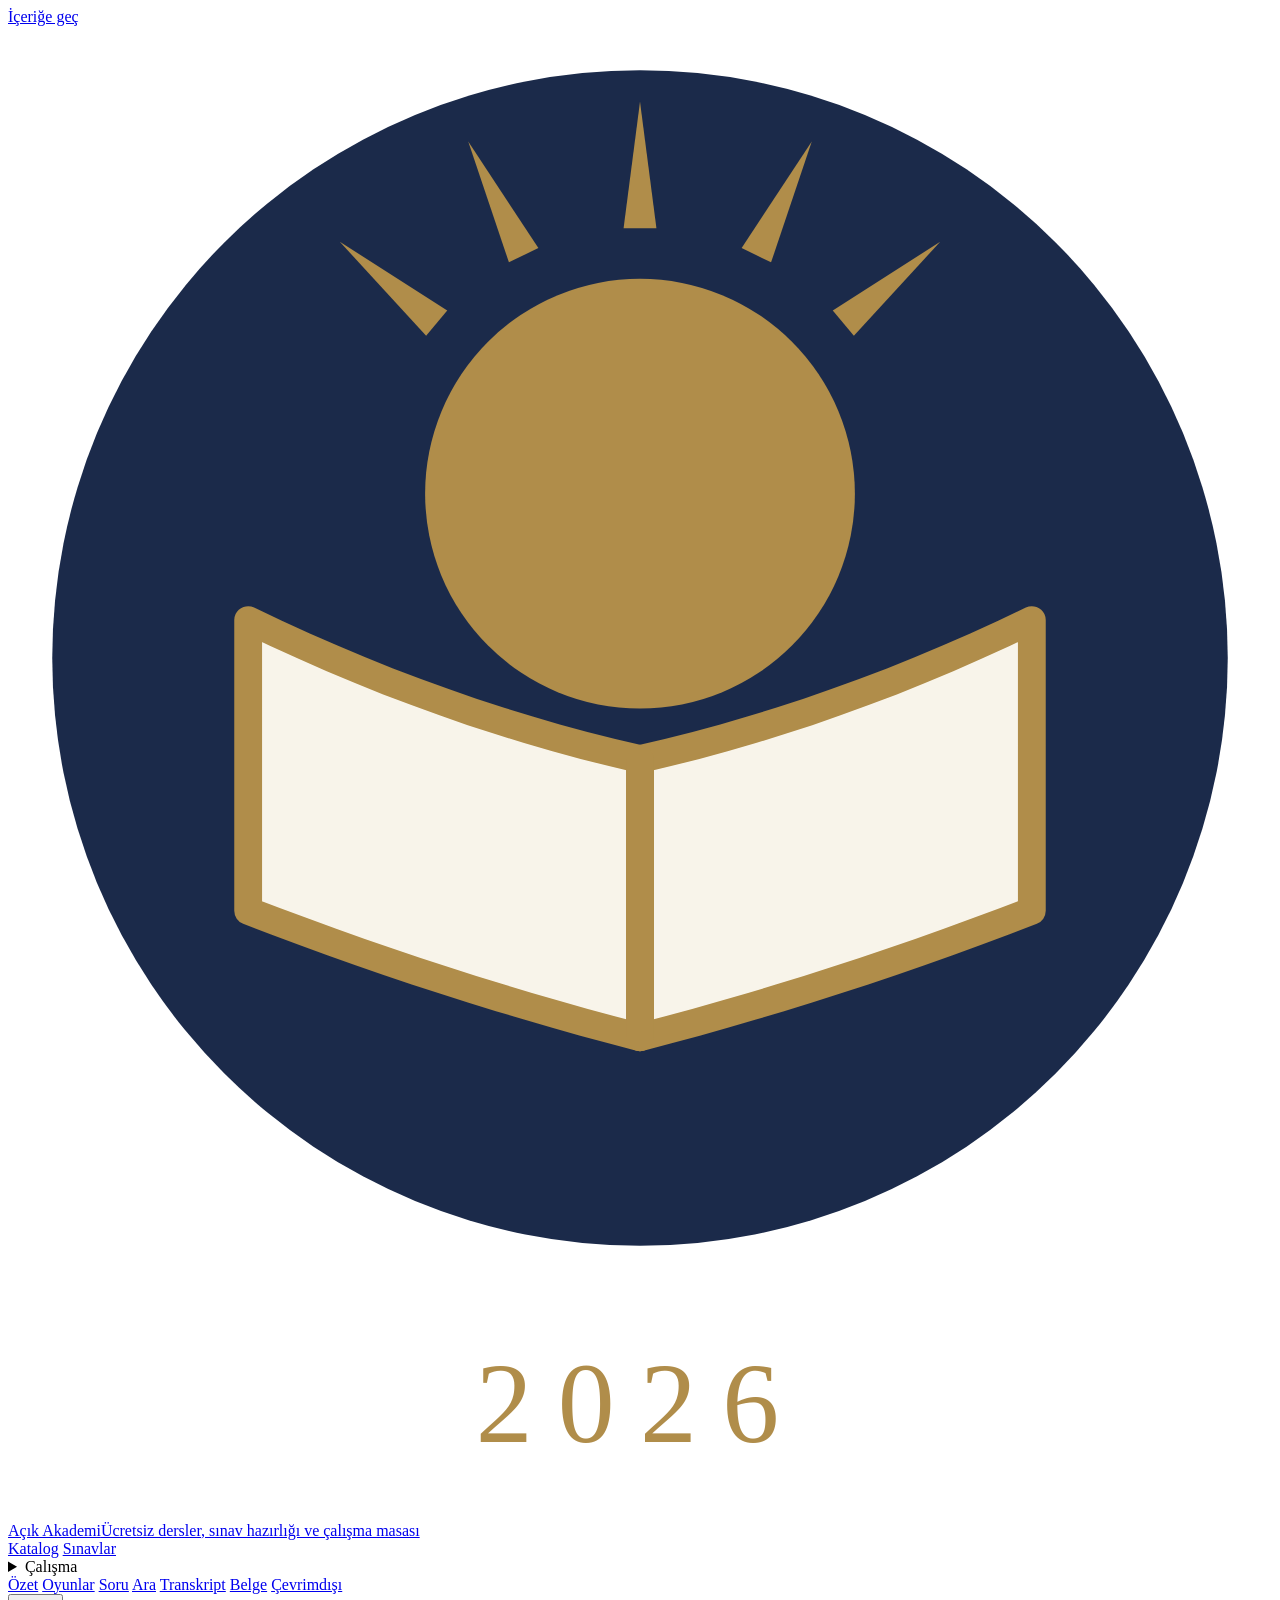
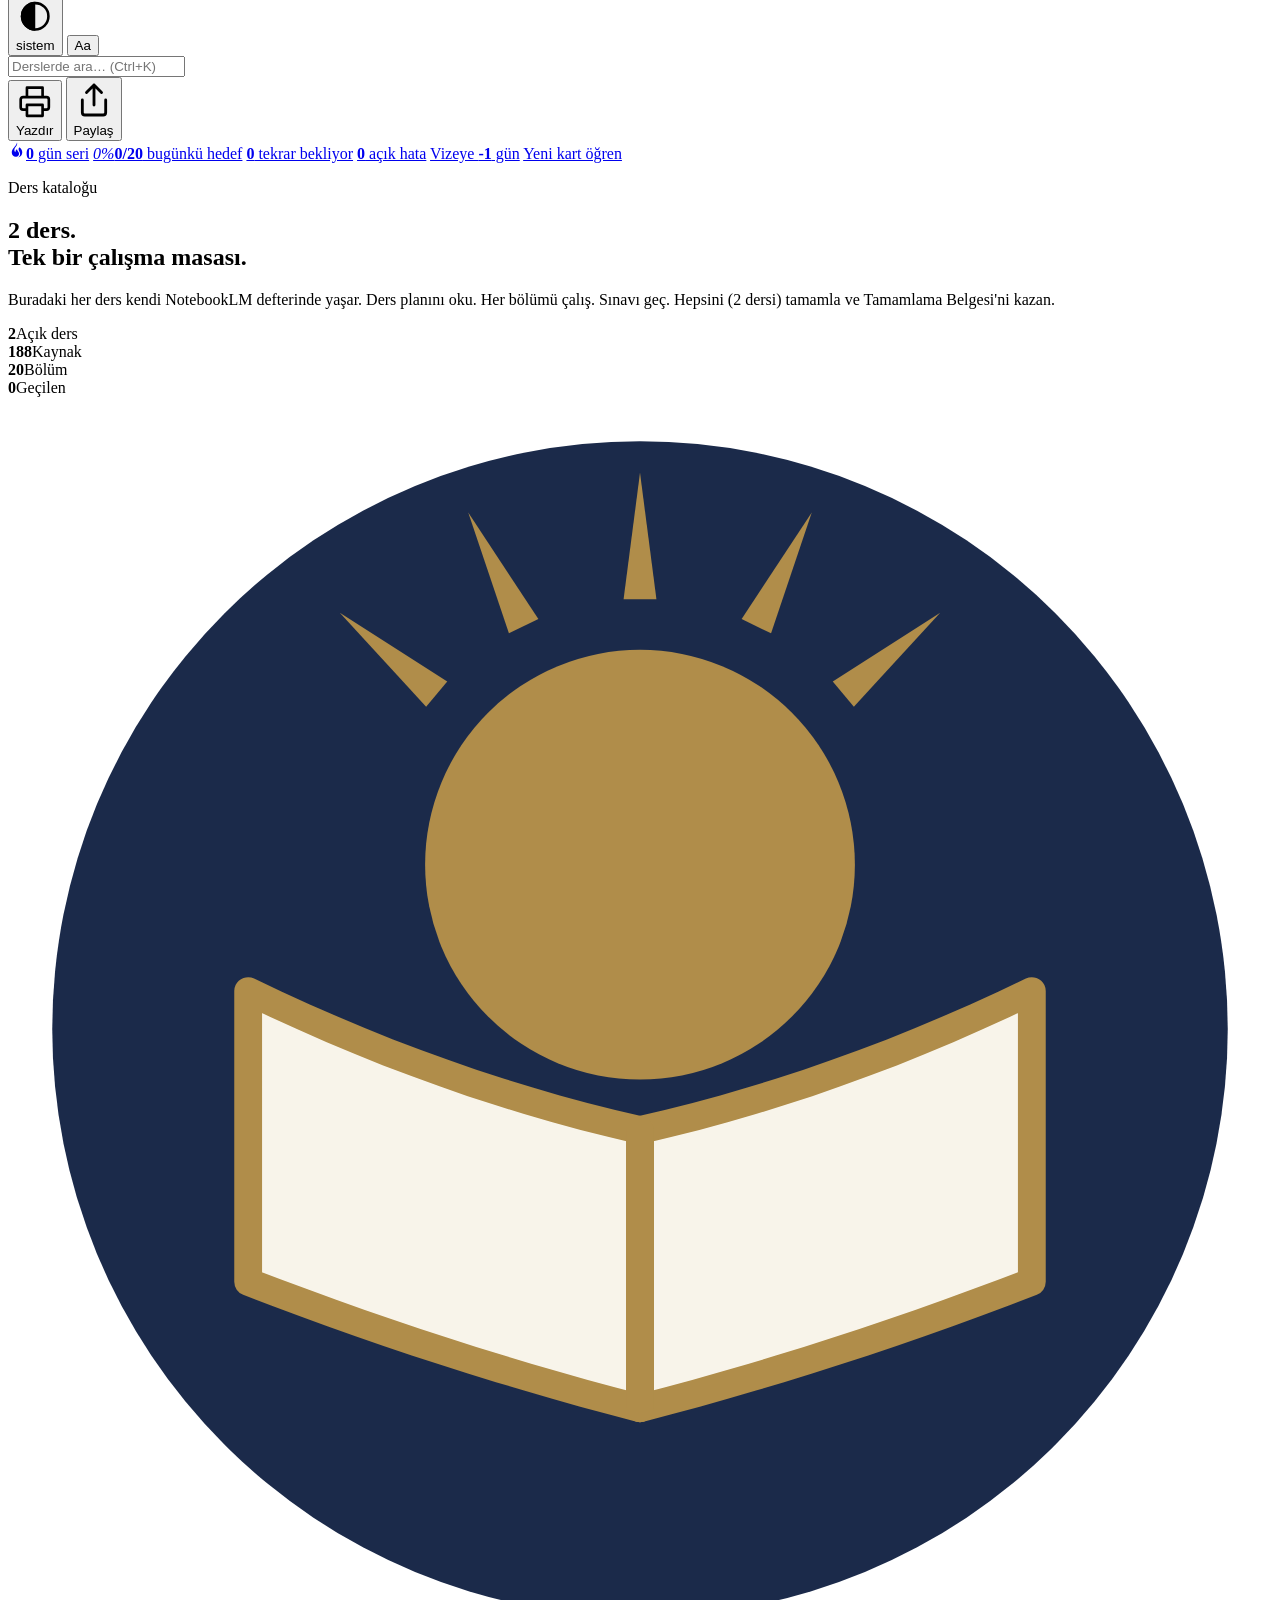
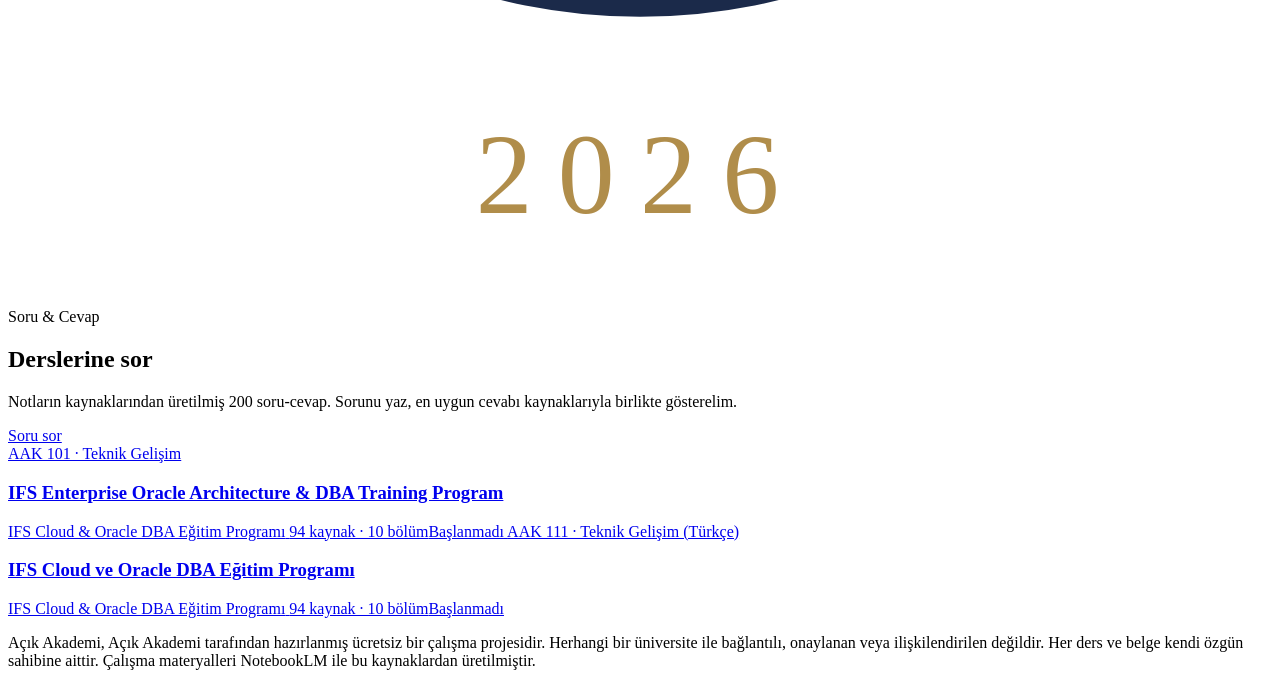
==== site/index.html @ 3fbf3863 "feat: Acik Akademi deposu - platform + Oracle/IFS egitim programi Acik Akademi, platformun ve Oracle" ====
<!doctype html>
<html lang="tr">
<head>
<meta charset="utf-8">
<meta name="viewport" content="width=device-width, initial-scale=1">
<meta name="pu-version" content="1794487013">
<title>Açık Akademi</title>
<meta name="description" content="2 ücretsiz ders: çalışma notları, infografikler, ders videoları, çıkmış sorular ve deneme sınavları. Telefona kurulur, internetsiz de çalışır.">
<meta name="robots" content="noindex">
<link rel="canonical" href="https://bilirkesi.github.io/acik-akademi/">
<meta property="og:type" content="website">
<meta property="og:site_name" content="Açık Akademi">
<meta property="og:locale" content="tr_TR">
<meta property="og:title" content="Açık Akademi">
<meta property="og:description" content="2 ücretsiz ders: çalışma notları, infografikler, ders videoları, çıkmış sorular ve deneme sınavları. Telefona kurulur, internetsiz de çalışır.">
<meta property="og:url" content="https://bilirkesi.github.io/acik-akademi/">
<meta property="og:image" content="https://bilirkesi.github.io/acik-akademi/og-image.png">
<meta property="og:image:width" content="1200">
<meta property="og:image:height" content="630">
<meta property="og:image:alt" content="Açık Akademi: Ücretsiz dersler, sınav hazırlığı ve çalışma masası">
<meta name="twitter:card" content="summary_large_image">
<meta name="twitter:title" content="Açık Akademi">
<meta name="twitter:description" content="2 ücretsiz ders: çalışma notları, infografikler, ders videoları, çıkmış sorular ve deneme sınavları. Telefona kurulur, internetsiz de çalışır.">
<meta name="twitter:image" content="https://bilirkesi.github.io/acik-akademi/og-image.png">
<meta name="theme-color" content="#1b2a4a">
<link rel="manifest" href="manifest.webmanifest">
<link rel="icon" href="favicon.svg" type="image/svg+xml">
<link rel="apple-touch-icon" href="icons/apple-touch-icon.png">
<meta name="apple-mobile-web-app-capable" content="yes">
<meta name="mobile-web-app-capable" content="yes">
<meta name="apple-mobile-web-app-title" content="Açık Akademi">
<link rel="stylesheet" href="styles.css?v=1794487013">
<script>try{var d=document.documentElement,t=localStorage.getItem("pu.theme");if(t)d.dataset.theme=t;var r=JSON.parse(localStorage.getItem("pu.read")||"{}");if(r.fs)d.style.fontSize=r.fs+"%";if(r.lh)d.dataset.lh=r.lh;if(r.ff)d.dataset.ff=r.ff}catch(e){}</script>
</head>
<body>
<a class="skip-link" href="#app">İçeriğe geç</a>
<header class="masthead">
  <a class="brand" href="#/">
    <span class="crest" data-crest></span>
    <span class="brand-text"><span class="brand-name">Açık Akademi</span><span class="brand-sub">Ücretsiz dersler, sınav hazırlığı ve çalışma masası</span></span>
  </a>
  <nav class="nav" aria-label="Ana menü">
    <a href="#/">Katalog</a>
    <a href="#/sinavlar">Sınavlar</a>
    <details class="nav-due" data-gloss-nav>
      <summary>Çalışma <span class="nav-badge" data-due-badge hidden></span></summary>
      <div class="nav-due-panel" data-gloss-list></div>
    </details>
    <a href="#/ozet">Özet</a>
    <a href="#/oyunlar">Oyunlar</a>
    <a href="#/soru">Soru</a>
    <a href="#/ara">Ara</a>
    <a href="#/transcript">Transkript</a>
    <a href="#/certificate">Belge</a>
    <a href="#/cevrimdisi">Çevrimdışı</a>
  </nav>
  <div class="mast-tools">
  <button class="theme-toggle" id="theme-toggle" type="button" aria-label="Tema">Tema</button>
  <button class="theme-toggle read-toggle" id="read-toggle" type="button" aria-label="Okuma ayarları" aria-expanded="false" aria-controls="read-panel"><span class="aa" aria-hidden="true">Aa</span></button>
  <div class="read-panel" id="read-panel" role="dialog" aria-label="Okuma ayarları" hidden></div>
  <form class="nav-search" id="nav-search" role="search" autocomplete="off">
    <input type="search" id="nav-q" placeholder="Derslerde ara… (Ctrl+K)" aria-label="Derslerde ara">
  </form>
  </div>
</header>
<main id="app" tabindex="-1"></main>
<div class="toast" id="toast" role="status" aria-live="polite" hidden></div>
<div class="net-badge" id="net-badge" role="status" aria-live="polite" hidden>Çevrimdışı çalışıyorsun</div>
<footer class="footer">
  <p>Açık Akademi, Açık Akademi tarafından hazırlanmış ücretsiz bir çalışma projesidir. Herhangi bir üniversite ile bağlantılı, onaylanan veya ilişkilendirilen değildir. Her ders ve belge kendi özgün sahibine aittir. Çalışma materyalleri NotebookLM ile bu kaynaklardan üretilmiştir.</p>
</footer>
<script src="data.js?v=1794487013" defer></script>
<script src="app.js?v=1794487013" defer></script>
</body>
</html>
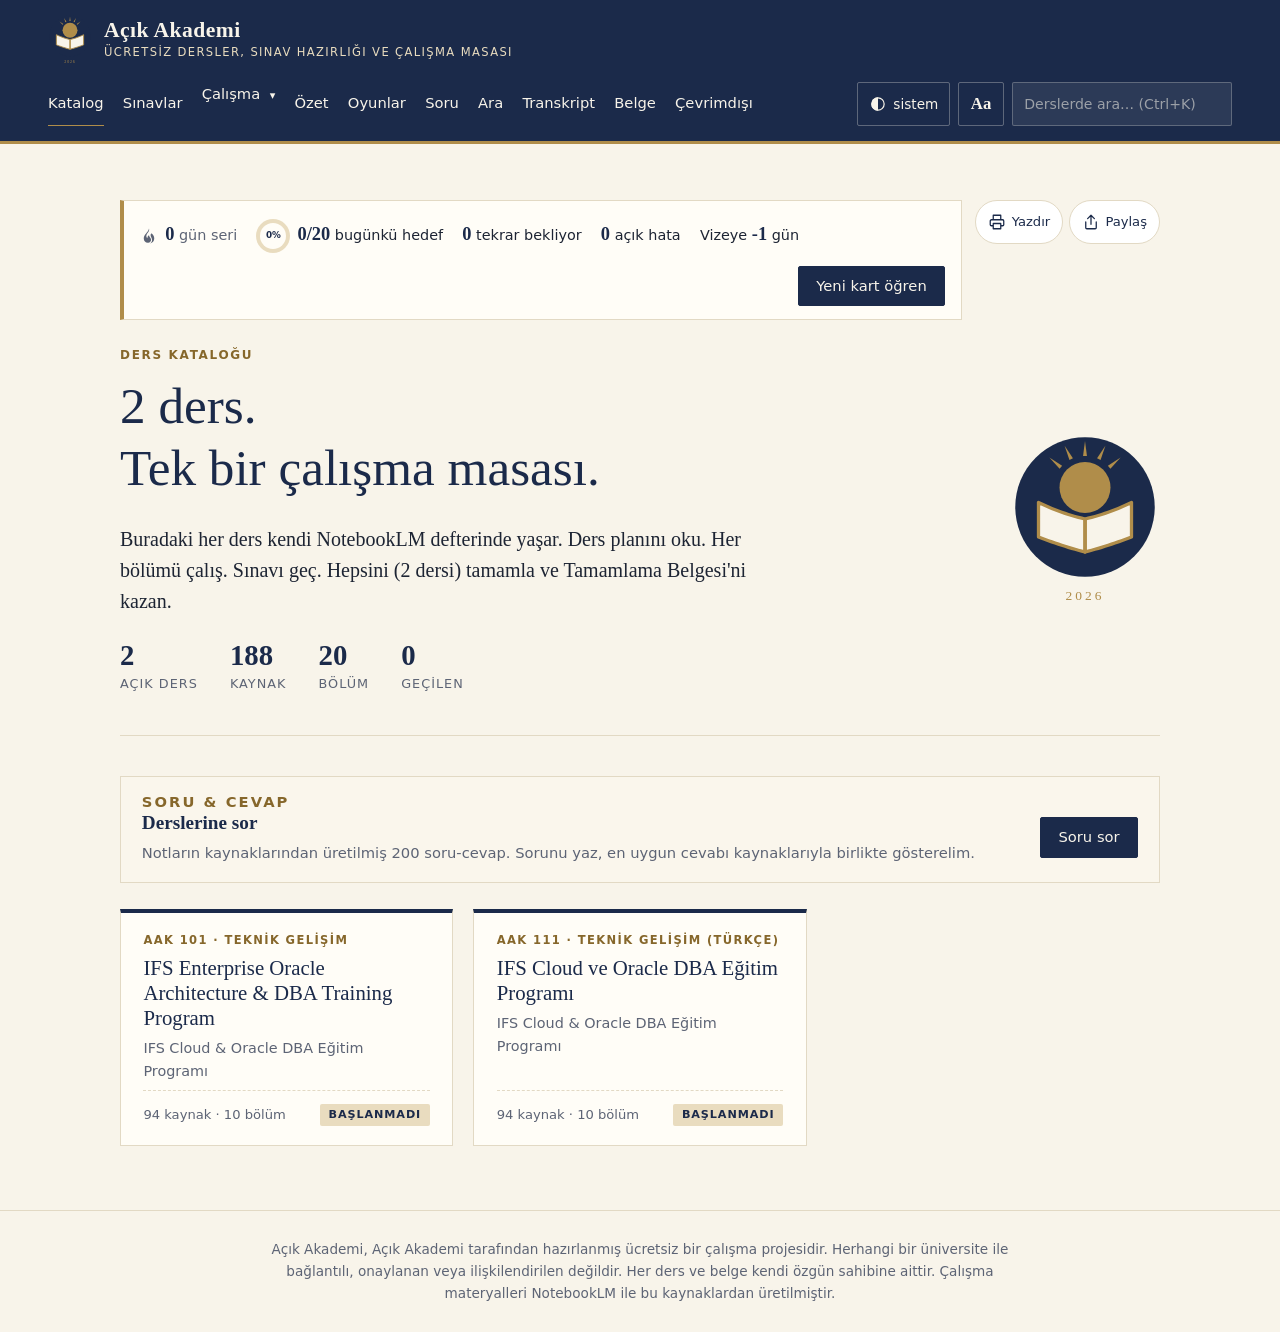
==== commit 21762ed4: "chore(platform): korpus kabuktan cikar, yedek hatirlatmasi ve sozluk cumlesi acik-ilahiyat-site depo" ====
--- a/site/index.html
+++ b/site/index.html
@@ -3,7 +3,7 @@
 <head>
 <meta charset="utf-8">
 <meta name="viewport" content="width=device-width, initial-scale=1">
-<meta name="pu-version" content="1794487013">
+<meta name="pu-version" content="1794806838">
 <title>Açık Akademi</title>
 <meta name="description" content="2 ücretsiz ders: çalışma notları, infografikler, ders videoları, çıkmış sorular ve deneme sınavları. Telefona kurulur, internetsiz de çalışır.">
 <meta name="robots" content="noindex">
@@ -29,7 +29,7 @@
 <meta name="apple-mobile-web-app-capable" content="yes">
 <meta name="mobile-web-app-capable" content="yes">
 <meta name="apple-mobile-web-app-title" content="Açık Akademi">
-<link rel="stylesheet" href="styles.css?v=1794487013">
+<link rel="stylesheet" href="styles.css?v=1794806838">
 <script>try{var d=document.documentElement,t=localStorage.getItem("pu.theme");if(t)d.dataset.theme=t;var r=JSON.parse(localStorage.getItem("pu.read")||"{}");if(r.fs)d.style.fontSize=r.fs+"%";if(r.lh)d.dataset.lh=r.lh;if(r.ff)d.dataset.ff=r.ff}catch(e){}</script>
 </head>
 <body>
@@ -69,7 +69,7 @@
 <footer class="footer">
   <p>Açık Akademi, Açık Akademi tarafından hazırlanmış ücretsiz bir çalışma projesidir. Herhangi bir üniversite ile bağlantılı, onaylanan veya ilişkilendirilen değildir. Her ders ve belge kendi özgün sahibine aittir. Çalışma materyalleri NotebookLM ile bu kaynaklardan üretilmiştir.</p>
 </footer>
-<script src="data.js?v=1794487013" defer></script>
-<script src="app.js?v=1794487013" defer></script>
+<script src="data.js?v=1794806838" defer></script>
+<script src="app.js?v=1794806838" defer></script>
 </body>
 </html>
--- a/site/styles.css
+++ b/site/styles.css
@@ -0,0 +1,1423 @@
+/* Personal University: one deliberate light look. Colors come from university.json (primary, accent, paper) and are set at runtime. */
+/* Fontlar sitenin içinden gelir (çevrimdışı çalışsın diye); SIL OFL lisansları fonts/ altında. */
+@font-face { font-family: "EB Garamond"; font-style: normal; font-weight: 400 800; font-display: swap; src: url(fonts/eb-garamond-latin-ext-wght-normal.woff2) format("woff2"); unicode-range: U+0100-02BA,U+02BD-02C5,U+02C7-02CC,U+02CE-02D7,U+02DD-02FF,U+0304,U+0308,U+0329,U+1D00-1DBF,U+1E00-1E9F,U+1EF2-1EFF,U+2020,U+20A0-20AB,U+20AD-20C0,U+2113,U+2C60-2C7F,U+A720-A7FF; }
+@font-face { font-family: "EB Garamond"; font-style: normal; font-weight: 400 800; font-display: swap; src: url(fonts/eb-garamond-latin-wght-normal.woff2) format("woff2"); unicode-range: U+0000-00FF,U+0131,U+0152-0153,U+02BB-02BC,U+02C6,U+02DA,U+02DC,U+0304,U+0308,U+0329,U+2000-206F,U+20AC,U+2122,U+2191,U+2193,U+2212,U+2215,U+FEFF,U+FFFD; }
+@font-face { font-family: "EB Garamond"; font-style: italic; font-weight: 400 800; font-display: swap; src: url(fonts/eb-garamond-latin-ext-wght-italic.woff2) format("woff2"); unicode-range: U+0100-02BA,U+02BD-02C5,U+02C7-02CC,U+02CE-02D7,U+02DD-02FF,U+0304,U+0308,U+0329,U+1D00-1DBF,U+1E00-1E9F,U+1EF2-1EFF,U+2020,U+20A0-20AB,U+20AD-20C0,U+2113,U+2C60-2C7F,U+A720-A7FF; }
+@font-face { font-family: "EB Garamond"; font-style: italic; font-weight: 400 800; font-display: swap; src: url(fonts/eb-garamond-latin-wght-italic.woff2) format("woff2"); unicode-range: U+0000-00FF,U+0131,U+0152-0153,U+02BB-02BC,U+02C6,U+02DA,U+02DC,U+0304,U+0308,U+0329,U+2000-206F,U+20AC,U+2122,U+2191,U+2193,U+2212,U+2215,U+FEFF,U+FFFD; }
+@font-face { font-family: "Inter"; font-style: normal; font-weight: 100 900; font-display: swap; src: url(fonts/inter-latin-ext-wght-normal.woff2) format("woff2"); unicode-range: U+0100-02BA,U+02BD-02C5,U+02C7-02CC,U+02CE-02D7,U+02DD-02FF,U+0304,U+0308,U+0329,U+1D00-1DBF,U+1E00-1E9F,U+1EF2-1EFF,U+2020,U+20A0-20AB,U+20AD-20C0,U+2113,U+2C60-2C7F,U+A720-A7FF; }
+@font-face { font-family: "Inter"; font-style: normal; font-weight: 100 900; font-display: swap; src: url(fonts/inter-latin-wght-normal.woff2) format("woff2"); unicode-range: U+0000-00FF,U+0131,U+0152-0153,U+02BB-02BC,U+02C6,U+02DA,U+02DC,U+0304,U+0308,U+0329,U+2000-206F,U+20AC,U+2122,U+2191,U+2193,U+2212,U+2215,U+FEFF,U+FFFD; }
+@font-face { font-family: "Noto Naskh Arabic"; font-style: normal; font-weight: 400 700; font-display: swap; src: url(fonts/noto-naskh-arabic-arabic-wght-normal.woff2) format("woff2"); unicode-range: U+0600-06FF,U+0750-077F,U+0870-0891,U+0897-08E1,U+08E3-08FF,U+200C-200E,U+2010-2011,U+204F,U+2E41,U+FB50-FDFF,U+FE70-FE74,U+FE76-FEFC; }
+:root {
+  color-scheme: light;
+  --ivory: #f8f4ea;
+  --paper: #fffdf7;
+  --navy: #1b2a4a;
+  --navy-2: #2c3e66;
+  --ink: #1d2433;
+  --muted: #5d6475;
+  --gold: #b08d4a;
+  --gold-soft: #e9dcbf;
+  --line: #e2d9c4;
+  --ok: #2f6b4f;
+  --bad: #9a3b33;
+  --gold-text: #86672b;
+  --line-strong: #9a8a6c;
+  --surface: #fff;
+  --surface-2: #faf6ec;
+  --surface-3: #f3eddf;
+  --ok-bg: #e3efe7;
+  --ok-bg-2: #eef6f1;
+  --bad-bg: #f4e2df;
+  --bad-bg-2: #fbefed;
+  --chrome: var(--navy);
+  --chrome-ink: var(--ivory);
+  --chrome-soft: var(--gold-soft);
+  --shadow: rgba(27, 42, 74, .35);
+  --flame: #c4622d;
+  --hm0: #efe8d8; --hm1: #c9dccf; --hm2: #8fb9a0; --hm3: #4f8c6b;
+  --serif: "EB Garamond", Georgia, serif;
+  --sans: "Inter", system-ui, -apple-system, sans-serif;
+}
+
+/* Koyu tema: sistem tercihine uyar; menüdeki düğme ile açık/koyu sabitlenebilir (html[data-theme]). */
+@media (prefers-color-scheme: dark) {
+  :root:not([data-theme="light"]) {
+  color-scheme: dark;
+  --ivory: #13161d;
+  --paper: #1b1f29;
+  --navy: #c3d3f2;
+  --navy-2: #9dbbef;
+  --ink: #e7e2d7;
+  --muted: #a4aab8;
+  --gold: #c9a35a;
+  --gold-text: #d9b874;
+  --gold-soft: #3b3423;
+  --line: #333b4a;
+  --line-strong: #5a6478;
+  --ok: #6fc59a;
+  --bad: #ec8f84;
+  --surface: #20252f;
+  --surface-2: #1f232d;
+  --surface-3: #262b37;
+  --ok-bg: #1d3428;
+  --ok-bg-2: #1b2f25;
+  --bad-bg: #3b2326;
+  --bad-bg-2: #34201f;
+  --chrome: #0d121d;
+  --chrome-ink: #ece6d8;
+  --chrome-soft: #d8c49a;
+  --shadow: rgba(0, 0, 0, .6);
+  --flame: #f08a4b;
+  --hm0: #262b36; --hm1: #24493a; --hm2: #2f6b4f; --hm3: #3f9468;
+  }
+}
+:root[data-theme="dark"] {
+  color-scheme: dark;
+  --ivory: #13161d;
+  --paper: #1b1f29;
+  --navy: #c3d3f2;
+  --navy-2: #9dbbef;
+  --ink: #e7e2d7;
+  --muted: #a4aab8;
+  --gold: #c9a35a;
+  --gold-text: #d9b874;
+  --gold-soft: #3b3423;
+  --line: #333b4a;
+  --line-strong: #5a6478;
+  --ok: #6fc59a;
+  --bad: #ec8f84;
+  --surface: #20252f;
+  --surface-2: #1f232d;
+  --surface-3: #262b37;
+  --ok-bg: #1d3428;
+  --ok-bg-2: #1b2f25;
+  --bad-bg: #3b2326;
+  --bad-bg-2: #34201f;
+  --chrome: #0d121d;
+  --chrome-ink: #ece6d8;
+  --chrome-soft: #d8c49a;
+  --shadow: rgba(0, 0, 0, .6);
+  --flame: #f08a4b;
+  --hm0: #262b36; --hm1: #24493a; --hm2: #2f6b4f; --hm3: #3f9468;
+}
+* { box-sizing: border-box; }
+html { -webkit-text-size-adjust: 100%; }
+body { margin: 0; background: var(--ivory); color: var(--ink); font: 1rem/1.6 var(--sans); }
+a { color: var(--navy-2); }
+img { max-width: 100%; display: block; }
+h1, h2, h3 { font-family: var(--serif); font-weight: 500; color: var(--navy); line-height: 1.2; margin: 0 0 .5em; }
+h1 { font-size: clamp(2rem, 5vw, 3.2rem); }
+h2 { font-size: clamp(1.5rem, 3.4vw, 2rem); }
+h3 { font-size: 1.3rem; }
+.eyebrow { font: 600 .75rem/1 var(--sans); letter-spacing: .14em; text-transform: uppercase; color: var(--gold-text); margin: 0 0 .9rem; }
+.muted { color: var(--muted); }
+
+/* masthead */
+.masthead { display: flex; align-items: center; justify-content: space-between; gap: 1rem; flex-wrap: wrap;
+  padding: .9rem clamp(16px, 4vw, 48px); background: var(--chrome); color: var(--chrome-ink); border-bottom: 3px solid var(--gold); }
+.brand { display: flex; align-items: center; gap: .75rem; text-decoration: none; color: inherit; }
+.crest { width: 44px; height: 52px; flex: none; }
+.crest svg { width: 100%; height: 100%; }
+.brand-name { display: block; font: 600 1.35rem/1.1 var(--serif); letter-spacing: .02em; }
+.brand-sub { display: block; font-size: .72rem; letter-spacing: .12em; text-transform: uppercase; color: var(--chrome-soft); }
+.nav { display: flex; gap: 1.2rem; flex-wrap: wrap; }
+.nav a { color: var(--chrome-ink); text-decoration: none; font-size: .92rem; padding-bottom: 2px; border-bottom: 1px solid transparent; }
+.nav a:hover, .nav a.active { border-bottom-color: var(--gold); }
+
+main { max-width: 1120px; margin: 0 auto; padding: clamp(24px, 5vw, 56px) clamp(16px, 4vw, 40px) 64px; outline: none; }
+.footer { border-top: 1px solid var(--line); padding: 28px clamp(16px, 4vw, 48px); font-size: .85rem; color: var(--muted); text-align: center; }
+.footer p { max-width: 760px; margin: 0 auto; }
+
+/* hero */
+.hero { display: grid; grid-template-columns: 1fr auto; gap: 2rem; align-items: center; padding-bottom: 2.5rem; border-bottom: 1px solid var(--line); margin-bottom: 2.5rem; }
+.hero p.lead { font: 1.25rem/1.55 var(--serif); color: var(--ink); max-width: 640px; }
+.hero .crest-lg { width: 150px; height: 180px; }
+.stats { display: flex; gap: 2rem; flex-wrap: wrap; margin-top: 1.5rem; }
+.stat b { display: block; font: 600 1.8rem/1 var(--serif); color: var(--navy); }
+.stat span { font-size: .8rem; color: var(--muted); text-transform: uppercase; letter-spacing: .08em; }
+@media (max-width: 720px) { .hero { grid-template-columns: 1fr; } .hero .crest-lg { display: none; } }
+
+/* catalog */
+.catalog { display: grid; grid-template-columns: repeat(auto-fill, minmax(300px, 1fr)); gap: 1.25rem; }
+.card { background: var(--paper); border: 1px solid var(--line); border-top: 4px solid var(--navy); padding: 1.4rem 1.4rem 1.2rem;
+  text-decoration: none; color: inherit; display: flex; flex-direction: column; gap: .4rem; transition: transform .15s, box-shadow .15s; }
+.card:hover { transform: translateY(-2px); box-shadow: 0 10px 24px -14px var(--shadow); }
+.card .code { font: 600 .72rem/1 var(--sans); letter-spacing: .12em; text-transform: uppercase; color: var(--gold-text); }
+.card h3 { margin: .2rem 0 0; }
+.card .by { font-size: .9rem; color: var(--muted); }
+.card .meta { margin-top: auto; padding-top: .8rem; display: flex; justify-content: space-between; align-items: center; font-size: .82rem; color: var(--muted); border-top: 1px dashed var(--line); }
+.card.pending { opacity: .55; border-top-color: var(--line); pointer-events: none; }
+.badge { display: inline-block; font: 600 .7rem/1 var(--sans); letter-spacing: .08em; text-transform: uppercase; padding: .35rem .55rem; border-radius: 2px; }
+.badge.pass { background: var(--ok-bg); color: var(--ok); }
+.badge.fail { background: var(--bad-bg); color: var(--bad); }
+.badge.none { background: var(--gold-soft); color: var(--navy); }
+
+/* course + chapter */
+.crumbs { font-size: .85rem; margin-bottom: 1.4rem; color: var(--muted); }
+.crumbs a { color: var(--muted); }
+.course-head { display: grid; grid-template-columns: 1fr 300px; gap: 2.5rem; margin-bottom: 2.5rem; }
+@media (max-width: 860px) { .course-head { grid-template-columns: 1fr; } }
+.panel { background: var(--paper); border: 1px solid var(--line); padding: 1.3rem; }
+.panel dl { margin: 0; display: grid; grid-template-columns: auto 1fr; gap: .45rem 1rem; font-size: .9rem; }
+.panel dt { color: var(--muted); }
+.panel dd { margin: 0; }
+.btn { display: inline-flex; align-items: center; justify-content: center; gap: .5rem; padding: .75rem 1.1rem; border: 1px solid var(--navy);
+  background: var(--navy); color: var(--ivory); font: 500 .92rem/1 var(--sans); text-decoration: none; cursor: pointer; border-radius: 2px; }
+.btn:hover { background: var(--navy-2); }
+.btn.ghost { background: transparent; color: var(--navy); }
+.btn.ghost:hover { background: var(--gold-soft); }
+.btn[disabled] { opacity: .5; cursor: not-allowed; }
+.btn-row { display: flex; gap: .6rem; flex-wrap: wrap; margin-top: 1rem; }
+.btn-row .btn { flex: 1 1 auto; }
+.syllabus { list-style: none; padding: 0; margin: 0; counter-reset: ch; }
+.syllabus > li { counter-increment: ch; border-top: 1px solid var(--line); padding: 1.4rem 0 1.4rem 3.4rem; position: relative; }
+.syllabus > li::before { content: counter(ch, upper-roman); position: absolute; left: 0; top: 1.3rem; font: 500 1.6rem/1 var(--serif); color: var(--gold-text); width: 2.6rem; text-align: center; }
+.syllabus h3 a { color: var(--navy); text-decoration: none; }
+.syllabus h3 a:hover { text-decoration: underline; }
+.syllabus .count { font-size: .82rem; color: var(--muted); }
+.objectives { margin: .6rem 0 0; padding-left: 1.2rem; }
+.objectives li { margin: .25rem 0; }
+.figure { background: var(--paper); border: 1px solid var(--line); padding: .6rem; margin: 1.5rem 0 2rem; }
+.figure a { display: block; }
+.figure figcaption { font-size: .8rem; color: var(--muted); padding: .5rem .2rem 0; }
+.two-col { display: grid; grid-template-columns: 1.4fr 1fr; gap: 2.5rem; }
+@media (max-width: 860px) { .two-col { grid-template-columns: 1fr; } }
+/* Çift dilli okuma: aynı bölümün iki dildeki metni yan yana. */
+.par-grid { display: grid; grid-template-columns: 1fr 1fr; gap: 2.5rem; align-items: start; }
+.par-col .notes { font-size: .98rem; }
+@media (max-width: 860px) { .par-grid { grid-template-columns: 1fr; gap: 1.6rem; } }
+@media print { .par-grid { display: block; } .par-col + .par-col { margin-top: 1.4rem; padding-top: 1rem; border-top: 1px solid var(--line-strong); } }
+/* Sözlük destesi: okurken seçilen kelimeler kutu kutu aralıklı tekrarla sorulur. */
+.gl-card { border: 1px solid var(--line-strong); background: var(--surface); padding: 1.4rem; margin: 1.2rem 0; max-width: 620px; }
+.gl-kicker { font: 600 .76rem/1 var(--sans); letter-spacing: .08em; text-transform: uppercase; color: var(--muted); margin: 0; }
+.gl-front { font: 700 1.9rem/1.3 var(--serif); margin: .6rem 0 .2rem; }
+.gl-back { font: 1.05rem/1.6 var(--serif); margin: .8rem 0 1rem; }
+.gl-add { margin: 1.6rem 0; max-width: 620px; }
+.gl-add-row { display: flex; flex-wrap: wrap; gap: .8rem; align-items: end; }
+.gl-add-row .field { flex: 1 1 200px; }
+.gl-list { list-style: none; padding: 0; margin: 0; }
+.gl-row { display: flex; gap: 1rem; justify-content: space-between; align-items: start; padding: .6rem 0; border-bottom: 1px solid var(--line); }
+/* Çalışma masasında sözlük: ders ders tekrar bekleyen kelime sayısı. */
+.gl-desk-list { list-style: none; padding: 0; margin: .6rem 0 0; }
+.gl-desk-list li + li { border-top: 1px solid var(--line); }
+.gl-desk-list a { display: flex; justify-content: space-between; align-items: baseline; gap: 1rem; padding: .55rem 0; color: inherit; }
+.gl-desk-list a:hover b, .gl-desk-list a:focus-visible b { text-decoration: underline; }
+.gl-desk-list b { font-weight: 600; }
+.gl-desk-list a span { color: var(--muted); font-size: .8rem; }
+/* Tekrar kartında kelimenin geçtiği cümle ve yedek hatırlatması. */
+.gl-ctx { margin: .7rem 0 0; padding: .5rem .8rem; border-left: 3px solid var(--gold);
+  background: var(--gold-soft); font: .95rem/1.5 var(--serif); color: var(--ink); }
+.desk-backup h3 { margin-bottom: .3rem; }
+.lectures { list-style: none; padding: 0; margin: 0; }
+.lectures li { border-bottom: 1px solid var(--line); }
+.lectures a { display: flex; gap: .8rem; padding: .7rem 0; text-decoration: none; color: var(--ink); font-size: .92rem; }
+.lectures a:hover { color: var(--navy-2); }
+.lectures .n { font: 500 .9rem/1.5 var(--serif); color: var(--gold-text); min-width: 1.6rem; }
+.notes { font: 1.08rem/1.65 var(--serif); }
+.notes h4 { font: 600 1.05rem/1.3 var(--sans); color: var(--navy); margin: 1.4rem 0 .4rem; }
+.notes ul { padding-left: 1.2rem; }
+.pager { display: flex; justify-content: space-between; gap: 1rem; margin-top: 3rem; padding-top: 1.5rem; border-top: 1px solid var(--line); flex-wrap: wrap; }
+
+/* quiz */
+.quiz-head { display: flex; justify-content: space-between; align-items: end; gap: 1rem; flex-wrap: wrap; border-bottom: 1px solid var(--line); padding-bottom: 1rem; margin-bottom: 1.5rem; }
+.q { background: var(--paper); border: 1px solid var(--line); padding: 1.3rem 1.4rem; margin-bottom: 1rem; }
+.q .qn { font: 600 .72rem/1 var(--sans); letter-spacing: .12em; text-transform: uppercase; color: var(--gold-text); margin-bottom: .6rem; }
+.q .qt { font: 1.12rem/1.5 var(--serif); margin: 0 0 .9rem; }
+.opt { display: flex; gap: .7rem; align-items: flex-start; padding: .65rem .75rem; border: 1px solid var(--line-strong); margin: .4rem 0; cursor: pointer; background: var(--surface); }
+.opt input { margin-top: .35rem; }
+.opt.correct { border-color: var(--ok); background: var(--ok-bg-2); }
+.opt.wrong { border-color: var(--bad); background: var(--bad-bg-2); }
+.rationale { font-size: .88rem; color: var(--muted); margin: .3rem 0 0 1.8rem; }
+.q input[type=text], .field input { width: 100%; padding: .65rem .75rem; border: 1px solid var(--line-strong); font: inherit; background: var(--surface); }
+.q textarea { width: 100%; min-height: 90px; padding: .65rem .75rem; border: 1px solid var(--line); font: inherit; background: var(--surface); }
+.feedback { margin-top: .8rem; font-size: .9rem; padding: .7rem .8rem; border-left: 3px solid var(--gold); background: var(--surface-2); }
+.feedback.ok { border-left-color: var(--ok); }
+.feedback.no { border-left-color: var(--bad); }
+.hint { font-size: .85rem; color: var(--muted); margin-top: .5rem; }
+.result { background: var(--chrome); color: var(--chrome-ink); padding: 1.6rem; margin: 1.5rem 0; }
+.result h2 { color: var(--chrome-ink); }
+.result .eyebrow { color: var(--chrome-soft); }
+.btn.ghost.on-dark { color: var(--chrome-ink); border-color: var(--gold); }
+.btn.ghost.on-dark:hover { background: rgba(255, 255, 255, .08); }
+.result.pass { border-left: 6px solid #7fbf9a; }
+.result.fail { border-left: 6px solid #d98b80; }
+.sticky-submit { position: sticky; bottom: 0; background: linear-gradient(transparent, var(--ivory) 30%); padding: 1.5rem 0 1rem; }
+
+/* transcript */
+table.transcript { width: 100%; border-collapse: collapse; background: var(--paper); border: 1px solid var(--line); font-size: .92rem; }
+.transcript th, .transcript td { text-align: left; padding: .8rem 1rem; border-bottom: 1px solid var(--line); vertical-align: top; }
+.transcript th { font: 600 .72rem/1 var(--sans); letter-spacing: .1em; text-transform: uppercase; color: var(--muted); background: var(--surface-3); }
+.table-wrap { overflow-x: auto; }
+.progress { height: 8px; background: var(--gold-soft); margin: 1rem 0 2rem; }
+.progress > i { display: block; height: 100%; background: var(--navy); }
+
+/* certificate */
+.cert-wrap { background: var(--paper); border: 1px solid var(--line); padding: clamp(12px, 3vw, 28px); }
+#cert, #cert-img { width: 100%; height: auto; display: block; background: #fffdf7; }
+.field { margin: 1rem 0; max-width: 420px; }
+.field label { display: block; font-size: .85rem; color: var(--muted); margin-bottom: .3rem; }
+.locked { text-align: center; padding: 3rem 1rem; }
+.locked .crest-lg { width: 110px; height: 130px; margin: 0 auto 1rem; opacity: .4; }
+.katex { font-size: 1.02em; }
+
+/* syllabus: each chapter carries its infographic as a captioned figure */
+.aof-figure { margin-top: .9rem; border: 1px solid var(--line); background: var(--ivory); }
+.aof-figure img { display: block; width: 100%; height: auto; }
+.ch-text { min-width: 0; }
+.plate { margin: 1.4rem 0 .2rem; }
+.plate img, .figure img { width: 100%; height: auto; border: 1px solid var(--line); cursor: zoom-in; }
+.plate figcaption, .figure figcaption { font: italic 400 .98rem/1.45 var(--serif); color: var(--muted); padding-top: .55rem; }
+.plate figcaption b, .figure figcaption b { font-style: normal; font-weight: 600; color: var(--navy); }
+.figure { padding: 0; border: 0; background: none; }
+
+/* infografik toggle: düzeltilmiş vs AÖF */
+.inf-toggle { margin-top: .9rem; }
+.inf-tabs { display: flex; gap: 0; border: 1px solid var(--line); border-radius: 8px; overflow: hidden; width: fit-content; }
+.inf-tab { appearance: none; border: 0; background: var(--surface); color: var(--muted); font: 600 .82rem/1 var(--sans); padding: .5rem .9rem; cursor: pointer; border-right: 1px solid var(--line); }
+.inf-tab:last-child { border-right: 0; }
+.inf-tab.is-active { background: var(--navy); color: var(--ivory); }
+.inf-pane { display: none; }
+.inf-pane.is-active { display: block; }
+
+/* sources without a URL (docs, PDFs, pasted text) show as plain rows */
+.lectures .src { display: flex; gap: .8rem; padding: .7rem 0; color: var(--ink); font-size: .92rem; }
+#cert[hidden] { display: none; } /* the canvas only draws; the <img> is what people see and save */
+
+/* ---- özet sekmesi: mobil öncelikli, tek sütun, dokunma dostu ---- */
+.sm-progress { height: 8px; background: var(--gold-soft); margin: 1.4rem 0 .5rem; }
+.sm-progress > i { display: block; height: 100%; background: var(--navy); transition: width .25s ease; }
+.sm-progress-label { font-size: .85rem; color: var(--muted); margin: 0 0 1.2rem; }
+
+.sm-tools { position: sticky; top: 0; z-index: 5; background: var(--ivory);
+  padding: .8rem 0 .9rem; margin: 0 0 1.2rem; border-bottom: 1px solid var(--line); }
+.sm-search { width: 100%; padding: .8rem .9rem; border: 1px solid var(--line); border-radius: 2px;
+  font: 400 1rem/1.4 var(--sans); background: var(--paper); color: var(--ink); -webkit-appearance: none; }
+.sm-search:focus { outline: 2px solid var(--gold); outline-offset: 1px; }
+
+.sm-chips { display: flex; gap: .5rem; margin-top: .7rem; overflow-x: auto; padding-bottom: .2rem;
+  -webkit-overflow-scrolling: touch; scrollbar-width: none; }
+.sm-chips::-webkit-scrollbar { display: none; }
+.chip { flex: 0 0 auto; padding: .55rem .9rem; border: 1px solid var(--line-strong); border-radius: 999px;
+  background: var(--paper); color: var(--ink); font: 500 .85rem/1 var(--sans); cursor: pointer; white-space: nowrap; }
+.chip.active { background: var(--navy); border-color: var(--navy); color: var(--ivory); }
+
+.sm-bulk { display: flex; gap: .5rem; margin-top: .7rem; overflow-x: auto; scrollbar-width: none; }
+.sm-bulk::-webkit-scrollbar { display: none; }
+.sm-mini { flex: 0 0 auto; padding: .5rem .8rem; font-size: .82rem; border-radius: 999px; }
+
+.sm-course { background: var(--paper); border: 1px solid var(--line); margin-bottom: .9rem; }
+.sm-course > summary { display: flex; justify-content: space-between; align-items: center; gap: .8rem;
+  padding: 1rem 1.1rem; cursor: pointer; list-style: none; font: 500 1.1rem/1.3 var(--serif); color: var(--navy); }
+.sm-course > summary::-webkit-details-marker { display: none; }
+.sm-course > summary::after { content: ""; flex: none; width: 9px; height: 9px; margin-left: auto;
+  border-right: 2px solid var(--gold); border-bottom: 2px solid var(--gold); transform: rotate(45deg) translateY(-2px); transition: transform .15s; }
+.sm-course[open] > summary::after { transform: rotate(-135deg) translateY(-2px); }
+.sm-count { font: 400 .8rem/1 var(--sans); color: var(--muted); flex: none; }
+.sm-list { padding: 0 1.1rem 1rem; }
+
+.sm-item { border-top: 1px solid var(--line); }
+.sm-head { display: flex; align-items: center; gap: .7rem; width: 100%; padding: .85rem 0; border: 0;
+  background: none; text-align: left; cursor: pointer; color: var(--ink); font: 400 .98rem/1.4 var(--sans); }
+.sm-num { flex: none; width: 1.7rem; height: 1.7rem; display: grid; place-items: center; border-radius: 50%;
+  background: var(--gold-soft); color: var(--navy); font: 600 .78rem/1 var(--sans); }
+.sm-item.is-read .sm-num { background: var(--navy); color: var(--ivory); }
+.sm-title { flex: 1 1 auto; min-width: 0; }
+.sm-flag { flex: none; color: var(--ok); font-weight: 600; }
+.sm-caret { flex: none; width: 8px; height: 8px; border-right: 2px solid var(--muted); border-bottom: 2px solid var(--muted);
+  transform: rotate(45deg); transition: transform .15s; }
+.sm-head[aria-expanded="true"] .sm-caret { transform: rotate(-135deg); }
+
+.sm-body { padding: 0 0 1rem 2.4rem; }
+.sm-sum { font: 1.02rem/1.6 var(--serif); color: var(--ink); margin: 0 0 .8rem; }
+.sm-label { font: 600 .72rem/1 var(--sans); letter-spacing: .1em; text-transform: uppercase; color: var(--gold-text); margin: 0 0 .4rem; }
+.sm-note-excerpt { font: .95rem/1.6 var(--serif); color: var(--ink); background: var(--surface-2); border-left: 3px solid var(--gold); padding: .7rem .85rem; margin: 0 0 .9rem; }
+.sm-body .cite-list { margin: 0 0 .9rem; }
+.sm-quick { margin-top: .6rem; flex-wrap: wrap; }
+.sm-quick .btn { min-height: 38px; padding: .55rem .85rem; font-size: .85rem; }
+.sm-body .btn-row { margin-top: .9rem; }
+.sm-body .btn { min-height: 44px; } /* dokunma hedefi */
+
+.sm-empty { text-align: center; color: var(--muted); padding: 2rem 0; }
+
+/* ---- soru-cevap (#/soru) ---- */
+.chat-filter { display: flex; flex-wrap: wrap; gap: .4rem; margin: .2rem 0 1.2rem; }
+.chat-chip { border: 1px solid var(--line); background: var(--surface); color: var(--navy);
+  font: 600 .82rem/1.2 var(--sans); padding: .45rem .7rem; border-radius: 999px; cursor: pointer;
+  text-align: left; }
+.chat-chip:hover { border-color: var(--gold); }
+.chat-chip.on { background: var(--navy); color: #fff; border-color: var(--navy); }
+.chat-sug { display: flex; flex-wrap: wrap; gap: .4rem; margin: 0 0 1.4rem; }
+.chat-sug .chat-chip { max-width: 100%; white-space: normal; }
+.chat-card { border: 1px solid var(--line); background: var(--surface); padding: 1rem 1.1rem; margin: 0 0 1rem; }
+.chat-card h3 { font: 600 1.05rem/1.35 var(--serif); color: var(--navy); margin: 0 0 .55rem; }
+.chat-a { font-size: .95rem; line-height: 1.6; }
+.chat-ref { font-size: .72em; vertical-align: super; color: var(--gold-text); text-decoration: none;
+  font-weight: 700; padding: 0 .1rem; }
+.chat-ref:hover { text-decoration: underline; }
+.chat-srcs { margin-top: .6rem; font-size: .85rem; color: var(--muted); }
+.chat-srcs summary { cursor: pointer; }
+.chat-srcs ol { margin: .4rem 0 0; padding-left: 1.4rem; }
+.chat-srcs li { margin: .2rem 0; }
+.chat-src-n { color: var(--gold-text); font-weight: 700; margin-right: .3rem; }
+.chat-foot { margin: .6rem 0 0; font-size: .82rem; color: var(--muted); }
+.chat-cta { display: flex; flex-wrap: wrap; align-items: center; justify-content: space-between;
+  gap: 1rem 1.6rem; border: 1px solid var(--line); background: var(--surface-2);
+  padding: 1.1rem 1.3rem; margin: 1.6rem 0; }
+.chat-cta h2 { font: 600 1.2rem/1.3 var(--serif); color: var(--navy); margin: .1rem 0 .3rem; }
+.chat-cta p { margin: 0; font-size: .92rem; }
+
+/* ---- İnteraktif çalışma paneli (rapor mimarisi): kartlar, akış, matris, şecere ---- */
+.sm-panel { border: 1px dashed var(--line); background: var(--surface-2); padding: .9rem; margin: .3rem 0 1.1rem; }
+.sm-panel-title { font: 500 1.05rem/1.3 var(--serif); color: var(--navy); margin: 0 0 .6rem; }
+.sm-take { margin: 0 0 .8rem; }
+.sm-take ul { margin: 0; padding-left: 1.1rem; font-size: .9rem; }
+.sm-take li { margin: .3rem 0; }
+.sm-take strong { color: var(--navy); }
+.sm-hint { font-size: .8rem; color: var(--muted); margin: 0 0 .6rem; }
+
+.sm-tabs { display: flex; gap: .4rem; overflow-x: auto; margin: .5rem 0 .8rem; scrollbar-width: none; }
+.sm-tabs::-webkit-scrollbar { display: none; }
+.sm-tab { flex: 0 0 auto; padding: .5rem .8rem; border: 1px solid var(--line); border-radius: 999px;
+  background: var(--paper); color: var(--ink); font: 500 .82rem/1 var(--sans); cursor: pointer; white-space: nowrap; min-height: 36px; }
+.sm-tab.active { background: var(--navy); border-color: var(--navy); color: var(--ivory); }
+
+/* kavram kartları: dokununca 3B çevrilir */
+.sm-cards { display: grid; grid-template-columns: repeat(auto-fill, minmax(150px, 1fr)); gap: .6rem; }
+.k-card { position: relative; min-height: 120px; padding: 0; border: 0; background: none; cursor: pointer; perspective: 700px; }
+.k-inner { position: absolute; inset: 0; transition: transform .3s; transform-style: preserve-3d; }
+.k-card.flipped .k-inner { transform: rotateY(180deg); }
+.k-face { position: absolute; inset: 0; backface-visibility: hidden; -webkit-backface-visibility: hidden;
+  display: grid; place-items: center; padding: .7rem; border: 1px solid var(--line); text-align: center; overflow: auto; }
+.k-front { background: var(--chrome); color: var(--chrome-ink); font: 600 1.05rem/1.2 var(--serif); }
+.k-back { background: var(--paper); color: var(--ink); transform: rotateY(180deg);
+  font: 400 .82rem/1.45 var(--sans); place-items: start; text-align: left; }
+
+/* tarihsel akış: mobil öncelikli dikey zaman çizelgesi */
+.sm-timeline { list-style: none; margin: 0; padding: 0 0 0 1.15rem; border-left: 2px solid var(--gold-soft); }
+.tl-item { position: relative; padding-bottom: .55rem; }
+.tl-item::before { content: ""; position: absolute; left: -1.32rem; top: .5rem; width: 10px; height: 10px; border-radius: 50%; background: var(--gold); }
+.tl-head { display: flex; align-items: baseline; gap: .6rem; width: 100%; padding: .35rem 0; border: 0; background: none;
+  text-align: left; cursor: pointer; color: var(--ink); font: 500 .95rem/1.4 var(--sans); }
+.tl-year { flex: none; font: 600 .78rem/1 var(--sans); color: var(--gold-text); min-width: 2.4rem; }
+.tl-name { flex: 1; }
+.tl-desc { font: 1rem/1.55 var(--serif); color: var(--ink); padding: .15rem 0 .5rem; }
+
+/* ihtilaf matrisi */
+.sm-matrix { width: 100%; border-collapse: collapse; background: var(--paper); font-size: .86rem; min-width: 620px; }
+.sm-matrix th, .sm-matrix td { border: 1px solid var(--line); padding: .6rem .7rem; text-align: left; vertical-align: top; }
+.sm-matrix thead th { background: var(--surface-3); font: 600 .7rem/1.35 var(--sans); letter-spacing: .05em; text-transform: uppercase; color: var(--muted); }
+.sm-matrix tbody th { color: var(--navy); font: 600 .95rem/1.3 var(--serif); white-space: nowrap; background: var(--surface-2); }
+
+/* ekol şeceresi */
+.sm-tree { display: flex; gap: .55rem; overflow-x: auto; padding-bottom: .35rem; scrollbar-width: none; }
+.sm-tree::-webkit-scrollbar { display: none; }
+.tree-node { flex: 0 0 auto; min-width: 7.5rem; padding: .8rem .9rem; border: 1px solid var(--line); background: var(--paper);
+  cursor: pointer; font: 600 .9rem/1.2 var(--sans); color: var(--navy); text-align: center; min-height: 48px; }
+.tree-node.active { background: var(--navy); border-color: var(--navy); color: var(--ivory); }
+.tree-detail { margin-top: .7rem; background: var(--paper); border: 1px solid var(--line); border-left: 3px solid var(--gold); padding: .9rem 1rem; }
+.tree-detail h4 { margin: 0 0 .35rem; font: 600 1rem/1.3 var(--sans); color: var(--navy); }
+.tree-detail p { margin: 0; font: 1.02rem/1.55 var(--serif); }
+.tree-branches { margin: .6rem 0 0; padding-left: 1.1rem; font-size: .88rem; }
+.tree-branches li { margin: .35rem 0; }
+
+/* ---- interaktif bölüm raporu: notlar kısımlara bölünür, etkinlikler ilgili kısmın altında ---- */
+.rp-head h2 { margin-bottom: .25rem; }
+.rp-lead { margin: 0 0 .7rem; font-size: .92rem; }
+.rp-label { font: 600 .72rem/1.3 var(--sans); letter-spacing: .07em; text-transform: uppercase; color: var(--muted); margin: 0 0 .45rem; }
+.rp-progress { display: flex; align-items: center; gap: .7rem; margin: 0 0 1.1rem; font: 500 .82rem/1.2 var(--sans); color: var(--muted); }
+.rp-bar { flex: 1; max-width: 220px; height: 6px; background: var(--surface-3); border-radius: 999px; overflow: hidden; }
+.rp-bar > span { display: block; height: 100%; background: var(--ok); transition: width .25s; }
+.rp-take { border-left: 3px solid var(--gold); background: var(--surface-2); padding: .8rem 1rem; margin: 0 0 1.1rem; }
+.rp-take ul { margin: 0; padding-left: 1.1rem; font-size: .93rem; }
+.rp-take li { margin: .3rem 0; }
+.rp-take strong { color: var(--navy); }
+.rp-toc { border: 1px solid var(--line); background: var(--paper); padding: .8rem 1rem .6rem; margin: 0 0 1.4rem; }
+.rp-toc ol { margin: 0; padding-left: 1.3rem; }
+.rp-toc li { margin: 0; }
+.rp-goto { display: flex; flex-wrap: wrap; align-items: baseline; justify-content: space-between; gap: .2rem .8rem; width: 100%; min-height: 44px;
+  padding: .45rem 0; border: 0; border-bottom: 1px dotted var(--line); background: none; text-align: left; cursor: pointer;
+  color: var(--navy-2); font: 500 .93rem/1.35 var(--sans); }
+.rp-toc li:last-child .rp-goto { border-bottom: 0; }
+.rp-goto:hover > span:first-child { text-decoration: underline; }
+.rp-count { flex: none; font: 600 .72rem/1 var(--sans); color: var(--gold-text); }
+.rp-sec { margin: 0 0 1.2rem; }
+.rp-h { font: 600 1.12rem/1.35 var(--sans); color: var(--navy); margin: 1.6rem 0 .5rem; scroll-margin-top: 5rem; }
+.rp-sec:first-of-type .rp-h { margin-top: .4rem; }
+.rp-h:focus { outline: none; }
+.rp-act { border: 1px solid var(--line); background: var(--surface-2); margin: .8rem 0; }
+.rp-act > summary { list-style: none; display: flex; align-items: center; gap: .3rem .7rem; flex-wrap: wrap; min-height: 48px; padding: .55rem .9rem; cursor: pointer; }
+.rp-act > summary::-webkit-details-marker { display: none; }
+.rp-act-kind { font: 600 .92rem/1.3 var(--sans); color: var(--navy); }
+.rp-act-sub { font: 400 .82rem/1.3 var(--sans); color: var(--muted); flex: 1; min-width: 6rem; }
+.rp-act-cta::after { content: "Aç"; display: inline-block; padding: .35rem .75rem; border: 1px solid var(--navy); border-radius: 999px; font: 600 .78rem/1 var(--sans); color: var(--navy); }
+.rp-act[open] .rp-act-cta::after { content: "Kapat"; }
+.rp-act.seen:not([open]) .rp-act-cta::after { content: "Tekrar aç"; border-color: var(--line-strong); color: var(--muted); }
+.rp-act-body { padding: 0 .9rem .3rem; }
+.rp-act-body .sm-panel { border: 0; background: none; padding: 0; margin: 0 0 .6rem; }
+
+@media (max-width: 560px) {
+  .sm-cards { grid-template-columns: repeat(auto-fill, minmax(135px, 1fr)); }
+  .sm-panel { padding: .75rem; }
+}
+@media (prefers-reduced-motion: reduce) {
+  .k-inner { transition: none; }
+}
+
+/* ---- Bölüm paneli: karşılaştırma, sâikler, pekiştirme testi ---- */
+.sm-compare { display: grid; grid-template-columns: 1fr 1fr; gap: .7rem; }
+.cmp-card { background: var(--paper); border: 1px solid var(--line); border-left: 4px solid var(--navy); padding: .9rem 1rem; }
+.cmp-card.cmp-b { border-left-color: var(--gold); }
+.cmp-card h4 { margin: 0 0 .5rem; font: 600 1rem/1.3 var(--sans); color: var(--navy); }
+.cmp-card ul { margin: 0; padding-left: 1.05rem; font-size: .9rem; }
+.cmp-card li { margin: .3rem 0; }
+
+.sm-fchips { margin: 0 0 .7rem; }
+.sm-factors { list-style: none; margin: 0; padding: 0; }
+.sf-item { display: flex; gap: .7rem; background: var(--paper); border: 1px solid var(--line); padding: .7rem .8rem; margin: .5rem 0; }
+.sf-tag { flex: none; align-self: flex-start; font: 600 .68rem/1 var(--sans); letter-spacing: .06em; text-transform: uppercase; padding: .3rem .45rem; border-radius: 2px; }
+.sf-tag.sf-ic { background: var(--gold-soft); color: var(--navy); }
+.sf-tag.sf-dis { background: var(--ok-bg); color: var(--ok); }
+.sf-item strong { color: var(--navy); display: block; font-size: .92rem; }
+.sf-item p { margin: .2rem 0 0; font-size: .88rem; }
+
+.smq { background: var(--paper); border: 1px solid var(--line); padding: .9rem 1rem; margin: .6rem 0; }
+.smq-q { margin: 0 0 .6rem; font: 1.02rem/1.5 var(--serif); }
+.smq-opt { display: flex; gap: .6rem; align-items: flex-start; padding: .5rem .6rem; border: 1px solid var(--line-strong); margin: .35rem 0; cursor: pointer; background: var(--surface); min-height: 44px; }
+.smq-opt input { margin-top: .35rem; }
+.smq-actions { margin-top: .55rem; }
+.smq-fb { margin-top: .6rem; font-size: .9rem; padding: .6rem .7rem; border-left: 3px solid var(--gold); background: var(--surface-2); }
+.smq-fb.ok { border-left-color: var(--ok); }
+.smq-fb.no { border-left-color: var(--bad); }
+
+@media (max-width: 640px) {
+  .sm-compare { grid-template-columns: 1fr; }
+}
+
+@media (max-width: 560px) {
+  .sm-tools { top: 0; }
+  .sm-course > summary { font-size: 1.02rem; }
+  .sm-body { padding-left: 0; }
+  .sm-body .btn-row .btn { flex: 1 1 100%; }
+}
+@media (prefers-reduced-motion: reduce) {
+  .sm-progress > i, .sm-caret, .sm-course > summary::after { transition: none; }
+}
+
+/* CourseGraph arama */
+.mast-tools { display: flex; align-items: center; gap: .5rem; position: relative; }
+.nav-search { display: flex; align-items: center; }
+.nav-search input {
+  width: min(220px, 36vw); padding: .45rem .7rem; border: 1px solid rgba(248, 244, 234, .25);
+  border-radius: 2px; background: rgba(248, 244, 234, .08); color: var(--chrome-ink);
+  font: 400 .88rem/1.2 var(--sans); min-height: 44px;
+}
+.nav-search input::placeholder { color: rgba(248, 244, 234, .55); }
+.nav-search input:focus { border-color: var(--gold); background: rgba(248, 244, 234, .14); }
+@media (max-width: 720px) {
+  .masthead { flex-direction: column; align-items: stretch; }
+  .nav { justify-content: center; }
+  .nav-search { justify-content: center; flex: 1; }
+  .nav-search input { width: 100%; }
+}
+
+.cg-box { margin: .5rem 0 .75rem; padding: .85rem 1rem; background: var(--paper); border: 1px solid var(--line); }
+.cg-box[hidden] { display: none; }
+.cg-hits { list-style: none; margin: 0; padding: 0; }
+.cg-hits li { padding: .55rem 0; border-bottom: 1px dashed var(--line); }
+.cg-hits li:last-child { border-bottom: 0; }
+.cg-hits a { display: flex; flex-wrap: wrap; gap: .4rem .7rem; align-items: baseline; text-decoration: none; color: var(--navy); }
+.cg-hits a:hover .cg-title { text-decoration: underline; }
+.cg-type {
+  font: 600 .68rem/1 var(--sans); letter-spacing: .08em; text-transform: uppercase;
+  color: var(--gold-text); border: 1px solid var(--gold-soft); background: var(--gold-soft);
+  padding: .22rem .4rem; border-radius: 2px; flex: none;
+}
+.cg-title { font: 500 1.05rem/1.3 var(--serif); color: var(--navy); }
+.cg-course { font-size: .78rem; color: var(--muted); }
+.cg-snippet { margin: .3rem 0 0; font-size: .88rem; color: var(--muted); }
+.cg-section { margin: 1.4rem 0 0; }
+.cg-section h2 { font-size: 1.2rem; margin-bottom: .35rem; }
+.cg-section .sm-count { font: 500 .85rem/1 var(--sans); color: var(--muted); }
+
+/* zihin haritası */
+
+/* oyun modu sınav HUD */
+.hud {
+  position: sticky; top: 0; z-index: 8; display: flex; flex-wrap: wrap; gap: .35rem .85rem;
+  align-items: center; padding: .65rem .8rem; margin: 0 0 1rem;
+  background: var(--chrome); color: var(--chrome-ink); border-bottom: 3px solid var(--gold);
+}
+.hud-item { display: flex; flex-direction: column; gap: .1rem; min-width: 3.2rem; }
+.hud-k { font: 600 .62rem/1 var(--sans); letter-spacing: .1em; text-transform: uppercase; color: var(--chrome-soft); }
+.hud-v { font: 600 1.05rem/1.1 var(--sans); font-variant-numeric: tabular-nums; }
+.hud-best { margin-left: auto; opacity: .9; }
+.hud-best .hud-v { font-size: .82rem; font-weight: 500; }
+.hud-bar { flex: 1 1 100%; height: 3px; background: rgba(248, 244, 234, .2); border-radius: 2px; overflow: hidden; }
+.hud-bar > i { display: block; height: 100%; background: var(--gold); transition: width .25s; }
+
+.game-q { background: var(--paper); border: 1px solid var(--line); padding: 1rem 1.1rem; border-left: 4px solid var(--line); }
+.game-q.hit { border-left-color: var(--ok); }
+.game-q.miss { border-left-color: var(--bad); }
+.game-q.skip-note { border-left-color: var(--gold); }
+.game-actions { margin-top: .9rem; gap: .6rem; }
+.game-actions .btn { min-height: 44px; }
+
+.game-stats {
+  list-style: none; display: flex; flex-wrap: wrap; gap: .6rem 1.2rem; margin: .7rem 0 1rem; padding: 0;
+  font-size: .88rem; color: var(--chrome-soft);
+}
+.game-stats b { font: 600 1.15rem/1 var(--sans); color: var(--chrome-ink); margin-right: .25rem; }
+
+@media (max-width: 560px) {
+  .hud-best { margin-left: 0; width: 100%; }
+  .hud-item { min-width: 2.8rem; }
+}
+
+/* sınav modları hub */
+.exam-cards { display: grid; grid-template-columns: repeat(auto-fill, minmax(220px, 1fr)); gap: .75rem; margin: 1.2rem 0 1.6rem; }
+.exam-card { display: block; padding: 1rem 1.1rem; border: 1px solid var(--line); background: var(--paper); color: var(--ink); text-decoration: none; min-height: 120px; }
+.exam-card:hover { border-color: var(--gold); }
+.exam-card.disabled { opacity: .55; pointer-events: none; }
+.exam-card h3 { margin: .35rem 0 .4rem; font: 600 1.1rem/1.25 var(--sans); color: var(--navy); }
+.exam-card p { margin: 0; font-size: .9rem; color: var(--muted); line-height: 1.45; }
+.exam-badge { display: inline-block; font: 600 .65rem/1 var(--sans); letter-spacing: .08em; text-transform: uppercase; color: var(--navy); background: var(--gold-soft); padding: .28rem .5rem; }
+.past-list { list-style: none; margin: 0; padding: 0; }
+.past-row { display: flex; align-items: center; justify-content: space-between; gap: .8rem; padding: .75rem 0; border-bottom: 1px solid var(--line); }
+.past-row .btn { flex: none; min-height: 40px; }
+.game-q.revealed { border-left-color: var(--gold); }
+.self-grade { margin-top: .9rem; padding-top: .75rem; border-top: 1px dashed var(--line); }
+
+/* çıkmış vize çözüm bağlantıları */
+.solution-links { margin: .85rem 0 0; padding: .75rem .85rem; background: var(--surface-3); border: 1px solid var(--line); }
+.solution-label { margin: 0 0 .5rem; font: 600 .72rem/1 var(--sans); letter-spacing: .08em; text-transform: uppercase; color: var(--gold-text); }
+.solution-link { display: block; padding: .45rem .55rem; margin: .25rem 0; color: var(--navy); font: 600 .92rem/1.3 var(--sans); text-decoration: none; border-left: 3px solid var(--gold); background: var(--paper); }
+.solution-link:hover { border-left-color: var(--navy); }
+.solution-link span { display: block; margin-top: .2rem; font: 400 .82rem/1.45 var(--sans); color: var(--muted); }
+
+/* çözüm rehberi + soru alt linkleri */
+.sol-toc { display: flex; flex-wrap: wrap; gap: .35rem; margin: .5rem 0 1.25rem; padding: .65rem .75rem; list-style: none; background: var(--surface-3); border: 1px solid var(--line); max-height: 8rem; overflow: auto; }
+.sol-toc a { display: inline-block; padding: .25rem .5rem; color: var(--navy); font: 600 .82rem/1 var(--sans); text-decoration: none; border: 1px solid var(--line); background: var(--paper); }
+.sol-toc a:hover { border-color: var(--gold); }
+.sol-item { margin: 1rem 0 1.35rem; padding: .9rem 1rem 1rem; background: var(--paper); border: 1px solid var(--line); scroll-margin-top: 1rem; }
+.sol-item.sol-focus { border-color: var(--gold); box-shadow: 0 0 0 3px rgba(176, 141, 74, .28); }
+.sol-item-head { display: flex; align-items: center; justify-content: space-between; gap: .6rem; margin-bottom: .35rem; }
+.sol-item-head .qn { margin: 0; }
+.sol-copy { flex: 0 0 auto; cursor: pointer; border: 1px solid var(--line); background: var(--surface-3); color: var(--navy); font: 600 .72rem/1 var(--sans); padding: .4rem .55rem; }
+.sol-copy:hover { border-color: var(--gold); }
+.sol-correct { border-color: #7fbf9a; background: rgba(127, 191, 154, .12); }
+.sol-correct span { font-weight: 600; }
+.sol-feedback { margin-top: .7rem; }
+.sol-feedback.sol-highlight { border-left: 4px solid var(--gold); background: var(--surface-2); box-shadow: 0 0 0 2px rgba(176, 141, 74, .35); animation: solPop .45s ease; }
+@keyframes solPop { 0% { transform: scale(.98); opacity: .4; } 100% { transform: scale(1); opacity: 1; } }
+
+/* konu anlatımı · çıkmış vize citation alıntıları */
+.cite-block { margin: 1.6rem 0 0; padding: 1rem 1.1rem 1.15rem; background: var(--surface-3); border: 1px solid var(--line); }
+.cite-block h2 { margin-top: 0; }
+.cite-list { list-style: none; margin: .65rem 0 0; padding: 0; }
+.cite-item { margin: .3rem 0; }
+.cite-link { display: block; padding: .5rem .65rem; color: var(--navy); font: 600 .92rem/1.35 var(--sans); text-decoration: none; border-left: 3px solid var(--gold); background: var(--paper); }
+.cite-link:hover { border-left-color: var(--navy); }
+.cite-num { font-weight: 700; color: var(--gold-text); }
+.cite-year { font-weight: 700; }
+.cite-stem { display: block; margin-top: .15rem; font: 400 .84rem/1.45 var(--sans); color: var(--muted); }
+.inline-cite { text-decoration: none; color: var(--gold-text); font-weight: 700; white-space: nowrap; }
+.inline-cite sup { font-size: .72em; padding: 0 .08em; border-bottom: 1px dotted var(--gold); }
+.inline-cite:hover { color: var(--navy); }
+.sol-self { cursor: pointer; border: none; width: 100%; text-align: left; font: inherit; }
+.sol-self span { word-break: break-all; }
+.chip-row { display: flex; flex-wrap: wrap; gap: .35rem; margin-top: .55rem; }
+.chip { font: 500 .72rem/1 var(--sans); padding: .28rem .45rem; border: 1px solid var(--line); border-radius: 999px; color: var(--muted); }
+
+/* çevrimdışı: ders paketleri, bildirimler, kurulum, yedek */
+.notice { display: flex; flex-wrap: wrap; align-items: center; gap: .6rem 1rem; background: var(--paper); border: 1px solid var(--line); border-left: 3px solid var(--gold); padding: .8rem 1rem; margin: 0 0 1.4rem; }
+.notice span { flex: 1 1 16rem; }
+.notice.warn { border-left-color: var(--bad); }
+.small { font-size: .88rem; }
+.offline-card { background: var(--paper); border: 1px solid var(--line); padding: 1.1rem 1.2rem; margin: 1.6rem 0; }
+.offline-card p { margin: 0 0 .7rem; }
+.packs { display: grid; gap: .7rem; margin: 0 0 .8rem; }
+.pack { display: grid; grid-template-columns: minmax(0, 1fr) auto; align-items: center; gap: .5rem 1rem; background: var(--paper); border: 1px solid var(--line); padding: .8rem 1rem; }
+.offline-card .pack { background: var(--surface); }
+.pack-text { display: grid; gap: .15rem; min-width: 0; }
+.pack-text .badge { margin-right: .3rem; }
+.pack-actions { display: flex; gap: .5rem; }
+.pack-actions .btn { min-height: 44px; }
+.pack-bar { grid-column: 1 / -1; height: 6px; background: var(--gold-soft); overflow: hidden; }
+.pack-bar i { display: block; height: 100%; width: 0; background: var(--navy); transition: width .2s; }
+.steps { padding-left: 1.3rem; }
+.steps li { margin: .3rem 0; }
+.backup-in { margin: 1rem 0 0; }
+.backup-in summary { cursor: pointer; font-weight: 600; color: var(--navy); min-height: 44px; display: flex; align-items: center; }
+.backup-in input[type=file] { display: block; margin: .6rem 0; max-width: 100%; }
+.backup-in textarea { width: 100%; font: .85rem/1.4 ui-monospace, Menlo, Consolas, monospace; padding: .6rem; border: 1px solid var(--line); background: var(--surface); }
+.toast { position: fixed; left: 50%; transform: translateX(-50%); bottom: calc(16px + env(safe-area-inset-bottom, 0px)); z-index: 50;
+  display: flex; align-items: center; gap: .8rem; width: min(560px, calc(100% - 32px)); background: var(--chrome); color: var(--chrome-ink);
+  padding: .75rem .9rem .75rem 1.1rem; box-shadow: 0 10px 30px rgba(0, 0, 0, .25); font-size: .95rem; }
+.toast span { flex: 1; }
+.toast .btn { background: var(--gold); border-color: var(--gold); color: var(--chrome); white-space: nowrap; }
+.toast-x { appearance: none; border: 0; background: transparent; color: inherit; font-size: 1.4rem; line-height: 1; padding: .2rem .4rem; cursor: pointer; min-width: 44px; min-height: 44px; }
+@media (max-width: 560px) { .pack { grid-template-columns: minmax(0, 1fr); } }
+picture { display: block; }
+.more-pages { margin-top: .7rem; width: 100%; min-height: 44px; }
+.net-badge { position: fixed; right: calc(10px + env(safe-area-inset-right, 0px)); top: calc(10px + env(safe-area-inset-top, 0px)); z-index: 49;
+  padding: .35rem .8rem; border-radius: 999px; background: var(--gold); color: var(--chrome); font: 600 .8rem/1.3 var(--sans);
+  box-shadow: 0 4px 14px rgba(0, 0, 0, .25); pointer-events: none; }
+[hidden] { display: none !important; }
+
+/* Osmanlı Türkçesi: Arap harfli metin ve sınavdaki görsel şıklar */
+.ota { font-family: "Noto Naskh Arabic", serif; font-size: 1.25em; line-height: 1.6; unicode-bidi: isolate; }
+.ota.say { cursor: pointer; text-decoration: underline dotted var(--gold); text-decoration-thickness: 1px; text-underline-offset: .35em; border-radius: 4px; -webkit-tap-highlight-color: transparent; }
+.ota.say:hover, .ota.say:focus-visible { background: var(--gold-soft); outline: none; }
+.ota.say.speaking { background: var(--gold-soft); box-shadow: 0 0 0 2px var(--gold); text-decoration-style: solid; }
+.ota-img { height: auto; max-width: 100%; vertical-align: middle; }
+.ota-src { margin-top: .5em; font-size: .8rem; }
+.ota-src summary { cursor: pointer; color: var(--muted); }
+.ota-src > div { margin-top: .4em; padding: .5em; background: var(--paper); border: 1px solid var(--line); border-radius: 6px; }
+
+/* öğrenme döngüsü: bugün şeridi, çalışma masası, tekrar ve hatalar */
+.nav-badge { display: inline-block; min-width: 1.35rem; margin-left: .25rem; padding: .12rem .38rem; border-radius: 999px; background: var(--gold); color: var(--chrome);
+  font: 700 .7rem/1.1 var(--sans); text-align: center; vertical-align: 1px; }
+/* Üst çubukta sözlük: "Çalışma" menüsü ders ders desteleri listeler. */
+.nav-due { position: relative; }
+.nav-due > summary { color: var(--chrome-ink); font-size: .92rem; padding-bottom: 2px; border-bottom: 1px solid transparent;
+  cursor: pointer; list-style: none; }
+.nav-due > summary::-webkit-details-marker { display: none; }
+.nav-due > summary::after { content: "▾"; margin-left: .3rem; font-size: .7rem; }
+.nav-due > summary:hover, .nav-due > summary.active, .nav-due[open] > summary { border-bottom-color: var(--gold); }
+.nav-due > summary:focus-visible { outline: 2px solid var(--gold); outline-offset: 2px; }
+.nav-due-panel { position: absolute; top: calc(100% + .5rem); right: 0; z-index: 60; width: min(320px, calc(100vw - 32px));
+  background: var(--paper); color: var(--ink); border: 1px solid var(--line-strong);
+  box-shadow: 0 14px 30px -18px var(--shadow); padding: .7rem .9rem .4rem; }
+.nav-due-title { margin: 0 0 .3rem; font: 600 .7rem/1 var(--sans); letter-spacing: .1em; text-transform: uppercase; color: var(--muted); }
+.nav-due-row { display: flex; justify-content: space-between; align-items: baseline; gap: .8rem; padding: .5rem 0;
+  color: var(--ink); text-decoration: none; border-top: 1px solid var(--line); font-size: .9rem; }
+.nav-due-row b { font-weight: 600; color: var(--navy); }
+.nav-due-row span { color: var(--muted); font-size: .8rem; white-space: nowrap; }
+.nav-due-row:hover b, .nav-due-row:focus-visible b { text-decoration: underline; }
+.nav-due-empty { margin: .2rem 0 .4rem; font-size: .85rem; }
+/* Dar ekranda menü taşmasın: saydam panel yerine üst çubukta açılan satırlar. */
+@media (max-width: 720px) {
+  .nav-due { flex: 1 1 100%; }
+  .nav-due-panel { position: static; width: auto; margin: .5rem 0 .2rem; padding: .4rem 0 0;
+    background: transparent; color: var(--chrome-ink); border: 0; box-shadow: none; }
+  .nav-due-title { color: var(--chrome-soft); }
+  .nav-due-row { border-top-color: rgba(248, 244, 234, .18); }
+  .nav-due-row b, .nav-due-row span { color: var(--chrome-ink); }
+}
+.today-strip { display: flex; flex-wrap: wrap; align-items: center; gap: .5rem 1.2rem; padding: .8rem 1rem; margin: 0 0 1.8rem;
+  background: var(--paper); border: 1px solid var(--line); border-left: 4px solid var(--gold); }
+.ts-item { display: inline-flex; align-items: center; gap: .45rem; color: var(--ink); text-decoration: none; font-size: .9rem; min-height: 44px; }
+.ts-item b { font: 600 1.15rem/1 var(--serif); color: var(--navy); }
+.ts-item:hover span { text-decoration: underline; }
+.ts-streak { color: var(--muted); }
+.ts-streak.lit, .desk-streak.lit .desk-big { color: var(--flame); }
+.ts-cta { margin-left: auto; }
+.ring { --p: 0; width: 34px; height: 34px; border-radius: 50%; display: grid; place-items: center; flex: none;
+  background: conic-gradient(var(--ok) calc(var(--p) * 1%), var(--gold-soft) 0); }
+.ring i { width: 26px; height: 26px; border-radius: 50%; background: var(--paper); display: grid; place-items: center; font: 600 .55rem/1 var(--sans); font-style: normal; color: var(--navy); }
+@media (max-width: 640px) { .ts-cta { flex: 1 1 100%; margin-left: 0; } .today-strip { gap: .2rem 1rem; } }
+
+.desk-grid { display: grid; grid-template-columns: repeat(auto-fit, minmax(240px, 1fr)); gap: 1rem; margin: 1.5rem 0 2.2rem; }
+.desk-card { background: var(--paper); border: 1px solid var(--line); padding: 1.2rem 1.3rem; }
+.desk-card h3 { margin-bottom: .4rem; }
+.desk-card p { margin: .3rem 0; }
+.desk-meta { font-size: .85rem; color: var(--muted); }
+.desk-big { display: flex; align-items: baseline; gap: .45rem; color: var(--muted); }
+.desk-big svg { width: 30px; height: 30px; align-self: center; }
+.desk-big b { font: 600 3rem/1 var(--serif); color: var(--navy); }
+.desk-big span { font-size: .9rem; text-transform: uppercase; letter-spacing: .08em; }
+.desk-goal { display: flex; gap: 1.1rem; align-items: center; }
+.goal-ring { --p: 0; width: 104px; height: 104px; flex: none; border-radius: 50%; display: grid; place-items: center;
+  background: conic-gradient(var(--ok) calc(var(--p) * 1%), var(--gold-soft) 0); }
+.goal-ring > div { width: 82px; height: 82px; border-radius: 50%; background: var(--paper); display: grid; place-content: center; text-align: center; }
+.goal-ring b { font: 600 1.8rem/1 var(--serif); color: var(--navy); }
+.goal-ring span { font-size: .72rem; color: var(--muted); }
+.desk-action { display: flex; flex-direction: column; gap: .35rem; text-decoration: none; color: var(--ink); border-top: 4px solid var(--navy); }
+.desk-action:hover { box-shadow: 0 10px 24px -14px var(--shadow); }
+.desk-k { font: 600 .72rem/1 var(--sans); letter-spacing: .12em; text-transform: uppercase; color: var(--gold-text); }
+.desk-n { font: 600 2.6rem/1 var(--serif); color: var(--navy); }
+.desk-action .btn { margin-top: auto; align-self: flex-start; }
+.week-grid { display: flex; flex-wrap: wrap; gap: 1rem 2.2rem; margin: .4rem 0 .6rem; }
+.week-grid .stat span { margin-right: .3rem; }
+.trend { font: 600 .75rem/1 var(--sans); color: var(--muted); }
+.trend.up { color: var(--ok); }
+.trend.down { color: var(--bad); }
+.desk-two { display: grid; grid-template-columns: 1fr 1fr; gap: 1rem; margin: 1.4rem 0 2.2rem; }
+@media (max-width: 760px) { .desk-two { grid-template-columns: 1fr; } }
+.heatmap { display: grid; grid-auto-flow: column; grid-template-rows: repeat(7, 1fr); grid-template-columns: repeat(var(--weeks), 1fr); gap: 3px; max-width: 520px; }
+.hm-cell { display: block; aspect-ratio: 1; border-radius: 2px; background: var(--hm0); }
+.hm-cell.l1 { background: var(--hm1); } .hm-cell.l2 { background: var(--hm2); } .hm-cell.l3 { background: var(--hm3); } .hm-cell.l4 { background: var(--ok); }
+.hm-cell.lfrz { background: repeating-linear-gradient(45deg, #b8c6e0 0 3px, #dfe6f2 3px 6px); }
+.hm-cell.future { background: transparent; }
+.hm-legend { display: flex; align-items: center; gap: 4px; margin-top: .6rem; font-size: .75rem; color: var(--muted); flex-wrap: wrap; }
+.hm-legend .hm-cell { width: 12px; height: 12px; }
+.hm-legend span { margin: 0 .3rem; }
+.forecast { display: grid; grid-template-columns: repeat(7, 1fr); gap: .4rem; height: 150px; align-items: end; }
+.fc-col { display: flex; flex-direction: column; align-items: center; justify-content: flex-end; height: 100%; gap: .25rem; }
+.fc-col i { display: block; width: 70%; min-height: 2px; background: var(--navy-2); border-radius: 2px 2px 0 0; }
+.fc-n { font: 600 .8rem/1 var(--sans); color: var(--navy); }
+.fc-d { font-size: .72rem; color: var(--muted); }
+.desk-settings { display: grid; grid-template-columns: repeat(auto-fit, minmax(200px, 1fr)); gap: 1rem 1.5rem; align-items: start; }
+.desk-settings label { display: flex; flex-direction: column; gap: .3rem; font-size: .85rem; color: var(--muted); }
+.desk-settings select { font: inherit; color: var(--ink); padding: .6rem .7rem; min-height: 44px; border: 1px solid var(--line-strong); background: var(--surface); }
+.desk-settings fieldset { border: 1px solid var(--line); padding: .6rem .9rem; margin: 0; }
+.desk-settings legend { font-size: .85rem; color: var(--muted); padding: 0 .3rem; }
+.desk-settings .chk { flex-direction: row; align-items: center; gap: .5rem; color: var(--ink); font-size: .92rem; min-height: 36px; }
+.desk-settings > p { grid-column: 1 / -1; }
+
+.filter-row { margin: 0 0 1.2rem; }
+.filter-row .chip { text-decoration: none; min-height: 40px; display: inline-flex; align-items: center; }
+.review-src { display: flex; flex-wrap: wrap; align-items: center; gap: .45rem; font-size: .82rem; color: var(--muted); margin: 0 0 .8rem; }
+.review-src .chip { padding: .3rem .6rem; font-size: .75rem; cursor: default; }
+.rate-q { width: 100%; margin: .2rem 0 .4rem; font-size: .9rem; color: var(--muted); }
+.rate-row { display: grid; grid-template-columns: repeat(auto-fit, minmax(90px, 1fr)); gap: .5rem; width: 100%; }
+.rate { flex-direction: column; gap: .25rem; min-height: 56px; }
+.rate small { font-size: .72rem; opacity: .8; }
+.mistake-list { list-style: none; padding: 0; margin: 1rem 0 0; }
+.mistake { display: flex; gap: 1rem; justify-content: space-between; align-items: flex-start; background: var(--paper); border: 1px solid var(--line);
+  border-left: 3px solid var(--bad); padding: .9rem 1rem; margin-bottom: .6rem; }
+.mistake-body { min-width: 0; }
+.mistake-q { font: 1.05rem/1.45 var(--serif); margin: .25rem 0; }
+.mistake-meta { font-size: .78rem; color: var(--muted); margin: 0; }
+.mistake-actions { display: flex; flex-direction: column; gap: .4rem; flex: none; }
+@media (max-width: 640px) { .mistake { flex-direction: column; } .mistake-actions { flex-direction: row; flex-wrap: wrap; } }
+.weak-units { display: flex; flex-wrap: wrap; align-items: center; gap: .4rem; font-size: .88rem; color: var(--muted); }
+.weak-units .chip { cursor: default; padding: .35rem .7rem; }
+.empty-state { text-align: center; padding: 2rem 1.2rem; }
+.empty-state .btn-row { justify-content: center; }
+.empty-state .btn-row .btn { flex: 0 0 auto; }
+
+/* karışık test ve deneme sınavı */
+.mix-form { display: grid; gap: 1.1rem; margin: 1.4rem 0 2rem; }
+.mix-form fieldset { border: 0; padding: 0; margin: 0; min-width: 0; }
+.mix-form legend { font: 600 .72rem/1 var(--sans); letter-spacing: .12em; text-transform: uppercase; color: var(--gold-text); margin-bottom: .55rem; }
+.seg { display: grid; grid-template-columns: repeat(auto-fit, minmax(220px, 1fr)); gap: .6rem; }
+.seg legend { grid-column: 1 / -1; }
+.seg-opt { display: flex; gap: .7rem; align-items: flex-start; padding: .8rem .9rem; border: 1px solid var(--line-strong); background: var(--surface); cursor: pointer; }
+.seg-opt input { margin-top: .3rem; }
+.seg-opt span { display: flex; flex-direction: column; gap: .2rem; }
+.seg-opt small { color: var(--muted); font-size: .82rem; }
+.seg-opt:has(input:checked) { border-color: var(--navy); box-shadow: inset 0 0 0 1px var(--navy); }
+.chk-row { display: flex; flex-wrap: wrap; gap: .45rem; }
+.chk-chip { position: relative; display: inline-flex; }
+.chk-chip input { position: absolute; opacity: 0; inset: 0; margin: 0; cursor: pointer; }
+.chk-chip span { display: inline-flex; align-items: center; min-height: 44px; padding: .5rem .9rem; border: 1px solid var(--line-strong); border-radius: 999px;
+  background: var(--surface); color: var(--ink); font: 500 .88rem/1.2 var(--sans); }
+.chk-chip input:checked + span { background: var(--navy); border-color: var(--navy); color: var(--ivory); }
+.chk-chip input:checked + span::before { content: "✓"; margin-right: .35rem; font-weight: 700; }
+.chk-chip input:focus-visible + span { outline: 3px solid var(--gold); outline-offset: 2px; }
+.mix-row { display: grid; grid-template-columns: repeat(auto-fit, minmax(200px, 1fr)); gap: 1rem; }
+.mix-row label { display: flex; flex-direction: column; gap: .3rem; font-size: .85rem; color: var(--muted); }
+.mix-row select { font: inherit; color: var(--ink); padding: .6rem .7rem; min-height: 44px; border: 1px solid var(--line-strong); background: var(--surface); }
+.mix-info { margin: 0; font-size: .95rem; }
+.mix-form .btn-row { margin-top: 0; }
+.mock-hud .mock-finish { margin-left: auto; background: var(--gold); border-color: var(--gold); color: var(--chrome); padding: .55rem .9rem; }
+#mk-time.warn { color: #ffb4a8; }
+.mock-nav { display: grid; grid-template-columns: repeat(auto-fill, minmax(44px, 1fr)); gap: .3rem; margin: 0 0 1rem; }
+.mock-nav button { min-height: 44px; border: 1px solid var(--line-strong); background: var(--surface); color: var(--ink); font: 600 .9rem/1 var(--sans); cursor: pointer; position: relative; }
+.mock-nav button.done { background: var(--ok-bg); border-color: var(--ok); }
+.mock-nav button.flag::after { content: ""; position: absolute; top: 3px; right: 3px; width: 8px; height: 8px; border-radius: 50%; background: var(--gold); }
+.mock-nav button.cur { outline: 2px solid var(--navy); outline-offset: 1px; }
+.mock .hint { display: none; }
+.mock-actions .btn { flex: 1 1 120px; }
+.unit-table td { vertical-align: middle; }
+.acc-bar { --p: 0; display: inline-block; width: 64px; height: 8px; background: var(--gold-soft); vertical-align: middle; margin-right: .3rem; }
+.acc-bar i { display: block; height: 100%; width: calc(var(--p) * 1%); background: var(--ok); }
+.review-item[hidden] { display: none; }
+.mock-hist { margin-bottom: 2rem; }
+
+/* analiz */
+.kpi-grid { display: grid; grid-template-columns: repeat(auto-fit, minmax(160px, 1fr)); gap: .8rem; margin: 0 0 1.2rem; }
+.kpi { display: flex; flex-direction: column; gap: .3rem; }
+.kpi b { font: 600 2rem/1 var(--serif); color: var(--navy); }
+.chart-card { margin-bottom: 2rem; }
+.chart { width: 100%; height: auto; display: block; }
+.ch-bar { fill: var(--navy-2); opacity: .55; }
+.ch-line { fill: none; stroke: var(--ok); stroke-width: 2.2; stroke-linejoin: round; }
+.ch-dot { fill: var(--ok); }
+.ch-grid { stroke: var(--line); stroke-dasharray: 3 4; }
+.ch-axis { stroke: var(--line-strong); }
+.ch-lbl { fill: var(--muted); font: 11px var(--sans); }
+.ch-acc { fill: var(--ok); }
+.chart-legend { font-size: .8rem; color: var(--muted); display: flex; align-items: center; gap: .4rem; margin: .4rem 0 0; }
+.lg-bar { display: inline-block; width: 12px; height: 12px; background: var(--navy-2); opacity: .55; }
+.lg-line { display: inline-block; width: 18px; height: 3px; background: var(--ok); margin-left: .8rem; }
+.weak-list { list-style: none; counter-reset: wk; padding: 0; margin: 0 0 2rem; }
+.weak-list li { counter-increment: wk; display: flex; flex-wrap: wrap; justify-content: space-between; align-items: center; gap: .6rem 1rem;
+  background: var(--paper); border: 1px solid var(--line); border-left: 3px solid var(--bad); padding: .8rem 1rem .8rem 3rem; margin-bottom: .5rem; position: relative; }
+.weak-list li::before { content: counter(wk); position: absolute; left: .9rem; top: .8rem; font: 600 1.3rem/1 var(--serif); color: var(--gold-text); }
+.weak-actions { display: flex; gap: .4rem; flex-wrap: wrap; }
+.weak-actions .btn { min-height: 40px; }
+.stack-bar { display: inline-flex; width: 120px; height: 10px; background: var(--gold-soft); overflow: hidden; vertical-align: middle; }
+.stack-bar i, .lg-sq { display: inline-block; height: 100%; }
+.stack-bar .m, .lg-sq.m { background: var(--ok); }
+.stack-bar .y, .lg-sq.y { background: var(--navy-2); }
+.stack-bar .l, .lg-sq.l { background: var(--gold); }
+.lg-sq { width: 10px; height: 10px; margin: 0 .2rem 0 .6rem; vertical-align: middle; }
+.unit-map { margin-bottom: 1.2rem; }
+.unit-map h3 { font-size: 1.1rem; }
+.unit-grid { display: grid; grid-template-columns: repeat(auto-fill, minmax(84px, 1fr)); gap: .4rem; }
+.unit-cell { display: flex; flex-direction: column; align-items: center; gap: .1rem; padding: .55rem .3rem; text-decoration: none; color: #1d2433; border: 1px solid rgba(0, 0, 0, .12); min-height: 44px; }
+.unit-cell b { font: 600 1.2rem/1 var(--serif); }
+.unit-cell span { font: 600 .82rem/1.1 var(--sans); }
+.unit-cell small { font-size: .68rem; opacity: .8; }
+.unit-cell.a1 { background: #f1c8c1; } .unit-cell.a2 { background: #f3dfb8; } .unit-cell.a3 { background: #cfe3c9; } .unit-cell.a4 { background: #9fd0b2; }
+.acc-legend .unit-cell { display: inline-block; width: 14px; height: 14px; min-height: 0; padding: 0; vertical-align: middle; margin: 0 .2rem 0 .6rem; }
+.desk-links { margin: -1rem 0 1.6rem; }
+.desk-links .btn { flex: 0 1 auto; }
+
+/* erişilebilirlik (WCAG 2.2 AA) */
+.sr-only { position: absolute; width: 1px; height: 1px; padding: 0; margin: -1px; overflow: hidden; clip: rect(0 0 0 0); white-space: nowrap; border: 0; }
+.skip-link { position: absolute; left: 12px; top: -60px; z-index: 100; padding: .7rem 1rem; background: var(--gold); color: var(--chrome); font-weight: 600; text-decoration: none; }
+.skip-link:focus { top: 12px; }
+html { scroll-padding-top: 88px; }
+:focus-visible { outline: 3px solid var(--gold); outline-offset: 2px; }
+.opt:focus-within, .smq-opt:focus-within { outline: 3px solid var(--gold); outline-offset: 1px; }
+.nav a { display: inline-flex; align-items: center; min-height: 44px; }
+.nav a[aria-current="page"] { border-bottom-color: var(--gold); }
+.theme-toggle { appearance: none; display: inline-flex; align-items: center; gap: .4rem; min-height: 44px; padding: 0 .7rem; border: 1px solid rgba(248, 244, 234, .3);
+  background: transparent; color: var(--chrome-ink); font: 500 .85rem/1 var(--sans); cursor: pointer; border-radius: 2px; }
+.theme-toggle:hover { background: rgba(248, 244, 234, .1); }
+.theme-toggle svg { width: 18px; height: 18px; }
+@media (prefers-reduced-motion: reduce) {
+  *, *::before, *::after { animation-duration: .01ms !important; animation-iteration-count: 1 !important; transition-duration: .01ms !important; scroll-behavior: auto !important; }
+}
+
+/* koyu temada görseller ve sabit açık zeminli öğeler */
+@media (prefers-color-scheme: dark) {
+  :root:not([data-theme="light"]) .plate img, :root:not([data-theme="light"]) .figure img, :root:not([data-theme="light"]) .aof-figure img { filter: brightness(.9); }
+}
+:root[data-theme="dark"] .plate img, :root[data-theme="dark"] .figure img, :root[data-theme="dark"] .aof-figure img { filter: brightness(.9); }
+main:focus, main:focus-visible { outline: none; }
+
+/* sayfa araçları: yazdır / paylaş */
+.page-tools { float: right; display: flex; gap: .35rem; margin: 0 0 .4rem .8rem; position: relative; z-index: 1; }
+.tool-btn { appearance: none; display: inline-flex; align-items: center; gap: .35rem; min-height: 44px; padding: .4rem .75rem; border: 1px solid var(--line); border-radius: 999px;
+  background: var(--surface); color: var(--navy); font: 500 .82rem/1 var(--sans); cursor: pointer; }
+.tool-btn svg { width: 18px; height: 18px; flex: none; }
+.tool-btn:hover { border-color: var(--line-strong); background: var(--surface-2); }
+@media (max-width: 560px) { .tool-btn span { position: absolute; width: 1px; height: 1px; overflow: hidden; clip: rect(0 0 0 0); } .tool-btn { padding: .4rem .7rem; min-width: 44px; justify-content: center; } }
+.pill-group { display: inline-flex; flex-wrap: wrap; gap: .3rem; }
+.pill-group button, .pill-group label span { display: inline-flex; align-items: center; justify-content: center; min-height: 40px; min-width: 44px; padding: .3rem .7rem; border: 1px solid var(--line-strong);
+  border-radius: 999px; background: var(--surface); color: var(--ink); font: 500 .82rem/1 var(--sans); cursor: pointer; }
+.pill-group button[aria-pressed="true"], .pill-group label input:checked + span { background: var(--navy); border-color: var(--navy); color: var(--paper); }
+.pill-group label { position: relative; }
+.pill-group label input { position: absolute; opacity: 0; inset: 0; margin: 0; cursor: pointer; }
+.pill-group label input:focus-visible + span { outline: 3px solid var(--gold); outline-offset: 2px; }
+.chk-inline { display: flex; align-items: center; gap: .5rem; min-height: 40px; cursor: pointer; }
+.chk-inline small { display: block; font-size: .8rem; }
+.chk-inline input { flex: none; width: 1.1rem; height: 1.1rem; accent-color: var(--navy); }
+
+/* yazdırma penceresi */
+.dlg { border: 1px solid var(--line-strong); padding: 0; max-width: min(460px, calc(100vw - 32px)); width: 100%; background: var(--paper); color: var(--ink); box-shadow: 0 20px 60px var(--shadow); }
+.dlg::backdrop { background: rgba(10, 14, 24, .55); }
+.pd { padding: 1.3rem 1.3rem 1.1rem; display: grid; gap: 1rem; }
+.pd h2 { margin: 0; font-size: 1.5rem; }
+.pd fieldset { border: 0; padding: 0; margin: 0; min-width: 0; display: grid; gap: .45rem; }
+.pd legend { font: 600 .72rem/1 var(--sans); letter-spacing: .12em; text-transform: uppercase; color: var(--gold-text); margin-bottom: .45rem; }
+.pd-opt { display: flex; gap: .7rem; align-items: flex-start; padding: .7rem .85rem; border: 1px solid var(--line-strong); background: var(--surface); cursor: pointer; }
+.pd-opt input { margin-top: .3rem; accent-color: var(--navy); }
+.pd-opt span { display: flex; flex-direction: column; gap: .15rem; }
+.pd-opt small { color: var(--muted); font-size: .82rem; }
+.pd-opt:has(input:checked) { border-color: var(--navy); box-shadow: inset 0 0 0 1px var(--navy); }
+.pd .btn-row { margin: 0; }
+#print-root, .print-head { display: none; }
+
+/* ders videoları */
+.vid { display: grid; grid-template-columns: minmax(0, 1.7fr) minmax(0, 1fr); gap: 1.2rem; margin: .6rem 0 1.4rem; align-items: start; }
+@media (max-width: 860px) { .vid { grid-template-columns: minmax(0, 1fr); } }
+.vid-frame { position: relative; aspect-ratio: 16 / 9; background: #0d121d; overflow: hidden; }
+.vid-frame iframe { position: absolute; inset: 0; width: 100%; height: 100%; border: 0; }
+.vid-facade { appearance: none; position: absolute; inset: 0; width: 100%; border: 0; padding: 0; margin: 0; background: #0d121d; cursor: pointer; color: #ff0033; }
+.vid-facade img { width: 100%; height: 100%; object-fit: cover; opacity: .85; filter: none !important; }
+.vid-play { position: absolute; left: 50%; top: 50%; width: 72px; transform: translate(-50%, -50%); transition: transform .15s; }
+.vid-play svg { width: 100%; display: block; }
+.vid-facade:hover .vid-play, .vid-facade:focus-visible .vid-play { transform: translate(-50%, -50%) scale(1.08); }
+.vid-cap { position: absolute; left: .7rem; bottom: .7rem; padding: .35rem .7rem; background: rgba(13, 18, 29, .82); color: #f8f4ea; font: 500 .8rem/1.2 var(--sans); }
+.vid-offline { position: absolute; inset: 0; display: flex; flex-direction: column; align-items: center; justify-content: center; gap: .5rem; padding: 1rem; text-align: center; color: #f8f4ea; font: .9rem/1.45 var(--sans); }
+.vid-offline .btn { color: #f8f4ea; border-color: #f8f4ea; }
+.vid-bar { display: grid; gap: .6rem; padding: .8rem 0 0; }
+.vid-title { margin: 0; font: 600 1.02rem/1.35 var(--sans); color: var(--ink); }
+.vid-ctl { display: flex; flex-wrap: wrap; gap: .5rem; align-items: center; justify-content: space-between; }
+.vid-note-form { display: flex; flex-wrap: wrap; gap: .4rem; }
+.vid-note-form .btn { flex: 0 0 auto; }
+.vid-note-form input { flex: 1 1 11rem; min-width: 0; min-height: 44px; padding: .5rem .7rem; border: 1px solid var(--line-strong); background: var(--surface); color: var(--ink); font: inherit; }
+.vid-note-form .btn { white-space: nowrap; }
+.vid-notes { list-style: none; margin: 0; padding: 0; display: grid; gap: .3rem; }
+.vid-notes li { display: flex; gap: .5rem; align-items: center; padding: .3rem 0; border-bottom: 1px solid var(--line); font-size: .92rem; }
+.vid-notes li span { flex: 1; }
+.vid-stamp { appearance: none; border: 0; background: var(--surface-3); color: var(--navy); font: 600 .8rem/1 var(--sans); padding: .45rem .55rem; min-height: 36px; cursor: pointer; font-variant-numeric: tabular-nums; }
+.vid-del { appearance: none; border: 0; background: transparent; color: var(--muted); font-size: 1.3rem; min-width: 40px; min-height: 40px; cursor: pointer; }
+.vid-side { border: 1px solid var(--line); background: var(--paper); max-height: 520px; overflow: auto; }
+.vid-sum { margin: 0; padding: .7rem .9rem; border-bottom: 1px solid var(--line); font-size: .86rem; color: var(--muted); display: flex; flex-wrap: wrap; gap: .2rem .8rem; align-items: center; position: sticky; top: 0; background: var(--paper); z-index: 1; }
+.vid-sum .chk-inline { min-height: 32px; }
+.vid-list { list-style: none; margin: 0; padding: 0; }
+.vid-group { padding: .7rem .9rem .3rem; font: 600 .7rem/1.3 var(--sans); letter-spacing: .1em; text-transform: uppercase; color: var(--gold-text); }
+.vid-item { appearance: none; display: flex; gap: .7rem; width: 100%; text-align: left; padding: .65rem .9rem; border: 0; border-bottom: 1px solid var(--line); background: transparent; color: var(--ink); font: .9rem/1.35 var(--sans); cursor: pointer; }
+.vid-item:hover { background: var(--surface-2); }
+.vid-item.on { background: var(--surface-3); box-shadow: inset 3px 0 0 var(--gold); }
+.vid-n { flex: none; width: 1.7rem; height: 1.7rem; border-radius: 50%; display: grid; place-items: center; background: var(--surface-3); font-size: .78rem; font-weight: 600; color: var(--navy); }
+.vid-item.done .vid-n { background: var(--ok); color: var(--paper); }
+.vid-t { flex: 1; min-width: 0; display: grid; gap: .25rem; }
+.vid-t small, .vid-resume small { color: var(--muted); font-size: .78rem; }
+.vid-prog { display: block; height: 3px; background: var(--line); position: relative; }
+.vid-prog::after { content: ""; position: absolute; inset: 0 auto 0 0; width: var(--p, 0%); background: var(--gold); }
+.vid-item.done .vid-prog::after { background: var(--ok); }
+.lectures a.watched { color: var(--muted); }
+.vid-resume { display: flex; gap: .9rem; align-items: center; margin-top: 1rem; color: var(--ink); text-decoration: none; }
+.vid-resume:hover { border-color: var(--line-strong); }
+.vid-resume > span:last-child { display: grid; gap: .25rem; flex: 1; min-width: 0; }
+.vid-resume-ic { width: 46px; flex: none; color: #ff0033; }
+.vid-resume-ic svg { width: 100%; display: block; }
+
+/* ---- yazdırma ---- */
+@page { size: A4; margin: 14mm 13mm 16mm; @bottom-right { content: counter(page) " / " counter(pages); font: 8.5pt Inter, sans-serif; color: #666; } }
+@media print {
+  .ota.say { text-decoration: none; }
+  :root:root:root { color-scheme: light; --ivory: #fff; --paper: #fff; --navy: #1b2a4a; --navy-2: #2c3e66; --ink: #000; --muted: #444; --gold: #8a6a2c; --gold-text: #6b5120;
+    --gold-soft: #eee; --line: #ccc; --line-strong: #888; --ok: #1f5a3d; --bad: #8a2d26; --surface: #fff; --surface-2: #fff; --surface-3: #f2f2f2;
+    --ok-bg: #fff; --ok-bg-2: #fff; --bad-bg: #fff; --bad-bg-2: #fff; --chrome: #fff; --chrome-ink: #000; --chrome-soft: #444; --shadow: transparent; }
+  html, body { background: #fff !important; color: #000; font-size: 11pt; }
+  body.print-big { font-size: 13.5pt; }
+  .masthead, .footer, .toast, .net-badge, .skip-link, .page-tools, [data-noprint], .btn-row, .pager, .crumbs, .install-banner, .today-strip, .nav-search,
+  .rp-progress, .rp-toc, .vid, #videolar, .hud, .sol-copy, .sol-toc, .more-pages, .update-banner, dialog, .ota-src > summary { display: none !important; }
+  main, #app { max-width: none !important; padding: 0 !important; margin: 0 !important; }
+  a { color: inherit !important; text-decoration: none !important; }
+  h1, h2, h3, h4 { break-after: avoid; page-break-after: avoid; color: #000; }
+  figure, img, .q, .sol-item, .mistake, tr, li { break-inside: avoid; }
+  img { max-width: 100% !important; filter: none !important; }
+  body.print-noimg img, body.print-noimg picture, body.print-noimg figure { display: none !important; }
+  .two-col { display: block !important; }
+  .panel, .desk-card, .notice, .feedback { box-shadow: none !important; background: #fff !important; border-color: #bbb !important; }
+  details > *:not(summary) { display: block; }
+  .print-head { display: flex !important; flex-wrap: wrap; justify-content: space-between; gap: .2rem 1rem; padding-bottom: .4rem; margin-bottom: 1rem; border-bottom: 1.5pt solid #000; font: 8.5pt/1.3 Inter, sans-serif; }
+  .print-head span:last-child { width: 100%; color: #555; word-break: break-all; }
+  body.print-doc > *:not(#print-root) { display: none !important; }
+  /* çalışma paneli: sekmeler yerine tüm görünümler, kavram kartlarının iki yüzü alt alta */
+  .sm-tabs, .sm-hint, .sm-fchips { display: none !important; }
+  .sm-pane[hidden] { display: block !important; margin-top: .8rem; }
+  .sm-panel { border-style: solid !important; background: #fff !important; }
+  .sm-cards { grid-template-columns: 1fr 1fr !important; }
+  .k-card { min-height: 0 !important; perspective: none; break-inside: avoid; }
+  .k-inner { position: static !important; transform: none !important; }
+  .k-face { position: static !important; transform: none !important; backface-visibility: visible !important; -webkit-backface-visibility: visible !important; display: block !important; text-align: left; overflow: visible !important; }
+  .k-front { background: #fff !important; color: #000 !important; border-bottom: 0 !important; font-size: 1rem !important; }
+  body.print-doc #print-root { display: block !important; }
+}
+/* sınav kâğıdı ve kitapçık (yalnızca kâğıtta görünür) */
+.ps, .pb { font: 1em/1.45 var(--serif); color: #000; }
+.ps-brand { margin: 0; font: 600 7.5pt/1.5 var(--sans); letter-spacing: .18em; text-transform: uppercase; color: #6b5120; }
+.ps-head { border-bottom: 2pt solid #000; padding-bottom: .5rem; margin-bottom: 1rem; }
+.ps-head h1 { margin: .3rem 0 .2rem; font-size: 1.6em; line-height: 1.15; }
+.ps-sub { margin: 0; font: .82em/1.3 var(--sans); color: #444; }
+.ps-fields { display: flex; flex-wrap: wrap; gap: .3rem 1.6rem; margin-top: .7rem; font: .85em/1.6 var(--sans); }
+.ps-qs { margin: 0; padding-left: 1.6em; }
+.ps-q { margin: 0 0 .95em; padding-left: .2em; }
+.ps-q::marker { font-weight: 700; }
+.ps-meta { margin: 0 0 .15em; font: .72em/1.3 var(--sans); color: #555; }
+.ps-stem { font-weight: 500; margin-bottom: .3em; }
+.ps-stem details { margin-top: .2em; }
+.ps-opts { list-style: none; margin: 0; padding: 0; display: grid; gap: .1em; }
+.ps-opts li { padding: .05em .3em; }
+.ps-opts li.ps-right { outline: 1pt solid #000; font-weight: 600; }
+.ps-line { margin: .3em 0; }
+.ps-lines span { display: block; height: 1.6em; border-bottom: .5pt solid #999; }
+.ps-sol { margin-top: .35em; padding: .3em .5em; border-left: 2pt solid #000; font-size: .9em; }
+.ps-form, .ps-key { break-before: page; }
+.ps-form h2, .ps-key h2 { font-size: 1.3em; margin: 0 0 .3em; }
+.ps-note { margin: 0 0 .8em; font: .8em/1.4 var(--sans); color: #444; }
+.ps-bubbles { list-style: none; margin: 0; padding: 0; columns: 3; column-gap: 1.6em; font: .85em/1 var(--sans); }
+.ps-bubbles li { display: flex; align-items: center; gap: .4em; padding: .3em 0; break-inside: avoid; }
+.ps-bubbles b { width: 1.8em; text-align: right; }
+.ps-bubbles span { width: 1.75em; height: 1.75em; border: .8pt solid #000; border-radius: 50%; display: inline-grid; place-items: center; font-size: .78em; }
+.ps-key-grid { list-style: none; margin: 0 0 1em; padding: 0; display: grid; grid-template-columns: repeat(5, 1fr); gap: .2em .8em; font: .9em/1.4 var(--sans); }
+.ps-key-grid b { display: inline-block; min-width: 1.8em; }
+.ps-key h3 { font-size: 1.05em; margin: .6em 0 .3em; }
+.ps-whys { margin: 0; padding-left: 1.8em; font-size: .88em; }
+.ps-whys li { margin-bottom: .3em; }
+.ps-foot { margin-top: 1.5em; font: .7em/1.3 var(--sans); color: #666; }
+.pb-cover { min-height: 245mm; display: flex; flex-direction: column; align-items: center; justify-content: center; text-align: center; break-after: page; border: 2pt solid #1b2a4a; outline: .7pt solid #8a6a2c; outline-offset: -8pt; padding: 2rem; }
+.pb-crest { width: 90px; margin-bottom: 1.2rem; }
+.pb-cover h1 { font-size: 2.2em; margin: .5rem 0; line-height: 1.15; }
+.pb-kind { font: italic 1.25em/1.3 var(--serif); margin: 0 0 1.5rem; }
+.pb-by, .pb-date, .pb-url { margin: .2rem 0; font: .85em/1.4 var(--sans); color: #333; }
+.pb-url { margin-top: 2rem; color: #666; word-break: break-all; }
+.pb-toc { break-after: page; }
+.pb-toc ol { font-size: 1.05em; line-height: 1.9; }
+.pb-ch { break-before: page; }
+.pb-ch + .pb-ch { break-before: page; }
+.pb-eyebrow { margin: 0; padding-top: 2pt; font: 600 .72em/1.5 var(--sans); letter-spacing: .15em; text-transform: uppercase; color: #6b5120; }
+.pb-ch h2 { font-size: 1.55em; margin: .3em 0 .4em; }
+.pb-sum { font-style: italic; }
+.pb-obj { border: .7pt solid #999; padding: .5em .8em; margin: .6em 0 .9em; font-size: .92em; }
+.pb-obj ul { margin: .3em 0 0; padding-left: 1.2em; }
+.pb-fig { margin: .8em 0; text-align: center; }
+.pb-fig img { max-height: 150mm; width: auto; max-width: 100%; }
+.pb-notes h4 { margin: 1em 0 .3em; font-size: 1.05em; }
+.pb-src-h { margin: 1em 0 .2em; font: 600 .75em/1 var(--sans); text-transform: uppercase; letter-spacing: .1em; }
+.pb-src { margin: 0; font-size: .82em; color: #333; }
+
+/* sınav planı (#/plan) */
+.plan-card { display: flex; align-items: center; gap: 1.1rem; flex-wrap: wrap; margin: 1.4rem 0 0; text-decoration: none; color: var(--ink); border-left: 4px solid var(--gold); }
+.plan-card:hover { box-shadow: 0 10px 24px -14px var(--shadow); }
+.plan-card > div:nth-child(2) { flex: 1 1 220px; }
+.plan-card .btn { flex: none; }
+.plan-empty > div { flex: 1 1 220px; }
+.plan-today { font-size: .98rem; }
+.plan-count { display: flex; flex-direction: column; align-items: center; min-width: 4.2rem; color: var(--muted); }
+.plan-count b { font: 600 2.6rem/1 var(--serif); color: var(--navy); }
+.plan-count span { font-size: .72rem; text-transform: uppercase; letter-spacing: .08em; }
+.plan-count.big b { font-size: 4rem; }
+.plan-hero { display: flex; align-items: center; justify-content: space-between; gap: 1rem 2rem; flex-wrap: wrap; margin: 1.2rem 0 .4rem; }
+.plan-tasks { list-style: none; padding: 0; margin: .6rem 0 2rem; display: grid; gap: .7rem; }
+.plan-task { display: flex; align-items: flex-start; gap: .9rem; background: var(--paper); border: 1px solid var(--line); padding: 1rem 1.1rem; }
+.plan-task > div { flex: 1 1 200px; min-width: 0; }
+.plan-task p { margin: .25rem 0 0; font-size: .92rem; }
+.plan-task .btn { flex: none; align-self: center; }
+.plan-check { flex: none; width: 1.6rem; height: 1.6rem; border: 2px solid var(--line-strong); border-radius: 50%; display: grid; place-items: center; font-weight: 700; color: var(--ivory); margin-top: .1rem; }
+.plan-task.done .plan-check { background: var(--ok); border-color: var(--ok); }
+.plan-task.done b { color: var(--muted); }
+.plan-read { margin: .5rem 0 0; padding-left: 1.2rem; }
+.plan-read li { margin: .25rem 0; }
+.plan-table { width: 100%; border-collapse: collapse; font-size: .92rem; }
+.plan-table th, .plan-table td { text-align: left; padding: .55rem .6rem; border-bottom: 1px solid var(--line); }
+.plan-table td { font-variant-numeric: tabular-nums; }
+.plan-table th small { display: block; font-weight: 400; color: var(--muted); font-size: .78rem; }
+.plan-form label { display: flex; flex-direction: column; gap: .3rem; font-size: .85rem; color: var(--muted); }
+.plan-form select, .plan-form input[type=text], .plan-form input[type=date] { font: inherit; color: var(--ink); padding: .6rem .7rem; min-height: 44px; border: 1px solid var(--line-strong); background: var(--surface); }
+.plan-own { display: grid; grid-template-columns: repeat(auto-fit, minmax(200px, 1fr)); gap: .8rem; }
+.plan-own[hidden] { display: none; }
+.plan-units summary { cursor: pointer; min-height: 44px; display: flex; align-items: center; color: var(--navy); font-weight: 600; }
+.plan-units fieldset { margin-top: .8rem; }
+.plan-task { flex-wrap: wrap; }
+@media (max-width: 640px) { .plan-task .btn { margin-left: 2.5rem; } }
+
+/* notları dinle */
+.lp { display: flex; align-items: center; flex-wrap: wrap; gap: .45rem; margin: .8rem 0 .4rem; }
+.lp .lp-play { display: inline-flex; align-items: center; gap: .45rem; }
+.lp-btn { display: inline-grid; place-items: center; min-width: 44px; min-height: 44px; border: 1px solid var(--line-strong); background: var(--surface); color: var(--navy); cursor: pointer; font: 600 .9rem/1 var(--sans); padding: 0 .6rem; }
+.lp-btn:disabled { opacity: .4; cursor: default; }
+.lp-btn:focus-visible { outline: 3px solid var(--gold); outline-offset: 2px; }
+.lp-status { font-size: .82rem; color: var(--muted); margin-left: .2rem; }
+.lp-voice { font-size: .8rem; color: var(--muted); text-decoration: underline; margin-left: .2rem; }
+.lp-voice:hover { color: var(--navy); }
+.lp.on { position: sticky; top: .5rem; z-index: 5; background: var(--paper); border: 1px solid var(--line); padding: .45rem .55rem; box-shadow: 0 8px 20px -14px var(--shadow); }
+.lp-on { background: var(--gold-soft); box-shadow: 0 0 0 .35rem var(--gold-soft); border-radius: 2px; }
+.ch-read-row { margin: 2rem 0 0; }
+.ch-read.is-read { border-color: var(--ok); color: var(--ok); }
+@media print { .lp, .ch-read-row { display: none !important; } .lp-on { background: none; box-shadow: none; } }
+
+/* okuma sesi yardimi (#/ses) */
+.voice-list { display: grid; gap: .5rem; margin: .8rem 0 1.2rem; }
+.voice-row { display: flex; flex-wrap: wrap; align-items: baseline; gap: .5rem .8rem; padding: .6rem .8rem; border: 1px solid var(--line); background: var(--surface); }
+.voice-row b { min-width: 9rem; }
+.voice-ok { color: var(--ok); font-weight: 600; }
+.voice-no { color: var(--gold-text); font-weight: 600; }
+.voice-steps { margin: .6rem 0 1.2rem; padding-left: 1.4rem; }
+.voice-steps li { margin: .45rem 0; }
+.voice-steps h3 { margin: 1rem 0 .3rem; font-size: .95rem; }
+.voice-steps code { font-family: var(--mono, ui-monospace, monospace); font-size: .85em; background: var(--gold-soft); padding: .1rem .3rem; }
+
+/* kavram desteleri (#/kavram) */
+.k-top { display: flex; align-items: center; justify-content: space-between; gap: 1rem; flex-wrap: wrap; margin: 1.2rem 0; }
+.k-top .desk-n { margin-right: .3rem; }
+.k-dir { margin: 0 0 1.2rem; }
+.k-decks { list-style: none; padding: 0; margin: 1rem 0 1.5rem; display: grid; gap: .6rem; }
+.k-deck { display: flex; align-items: center; gap: 1rem; background: var(--paper); border: 1px solid var(--line); padding: .9rem 1rem; }
+.k-deck > div { flex: 1; min-width: 0; display: flex; flex-direction: column; gap: .2rem; }
+.k-deck > div > span { font: 1rem/1.35 var(--serif); }
+.k-deck small { color: var(--muted); font-size: .82rem; }
+.k-deck .btn { flex: none; }
+.k-meter { display: block; height: 4px; background: var(--gold-soft); border-radius: 2px; overflow: hidden; margin-top: .25rem; }
+.k-meter > i { display: block; height: 100%; background: var(--ok); }
+.k-flash { background: var(--paper); border: 1px solid var(--line); padding: 1.3rem 1.2rem; margin-top: 1rem; }
+.k-q { font: 600 1.45rem/1.35 var(--serif); color: var(--navy); margin: .6rem 0 1rem; }
+.k-flash.rev .k-q { font: 1.15rem/1.55 var(--serif); font-weight: 400; color: var(--ink); }
+.k-a { border-top: 1px dashed var(--line-strong); padding-top: .9rem; margin-bottom: .8rem; font: 1.1rem/1.55 var(--serif); }
+.k-flash.rev .k-a { font: 600 1.35rem/1.35 var(--serif); color: var(--navy); }
+.k-say { min-width: 36px; min-height: 36px; padding: 0 .4rem; vertical-align: middle; font-size: .95rem; margin-left: .3rem; }
+.k-link a { font-weight: 600; }
+@media (max-width: 640px) { .k-deck { flex-wrap: wrap; } .k-deck .btn { width: 100%; } }
+/* ---- kelime oyunları (#/oyunlar) ---- */
+.g-kinds { display: grid; grid-template-columns: repeat(auto-fit, minmax(200px, 1fr)); gap: .6rem; margin: 1rem 0 1.4rem; }
+.g-kinds > div { display: flex; flex-direction: column; gap: .2rem; padding: .8rem 1rem; border: 1px solid var(--line); background: var(--paper); }
+.g-course { border: 1px solid var(--line); background: var(--paper); margin: 0 0 .8rem; }
+.g-course > summary { display: flex; justify-content: space-between; align-items: baseline; gap: 1rem; padding: .9rem 1rem; cursor: pointer; font: 600 1.05rem/1.3 var(--sans); color: var(--navy); }
+.g-course .past-list { margin: 0; padding: 0 1rem .6rem; }
+.g-row .btn-row { justify-content: flex-end; }
+.g-chip { flex: 0 0 auto; padding: .45rem .7rem; font-size: .82rem; }
+.g-stars { color: var(--gold); letter-spacing: .05em; margin-left: .3rem; }
+.g-stars i { font-style: normal; color: var(--line-strong); opacity: .45; }
+.g-strip { display: flex; flex-wrap: wrap; align-items: center; gap: .5rem; margin: 1.2rem 0; padding: .8rem 1rem; border: 1px dashed var(--line-strong); background: var(--surface-2); font-size: .9rem; }
+.g-title { margin-bottom: .8rem; }
+.g-bar { display: flex; justify-content: space-between; gap: 1rem; font: 500 .85rem/1.3 var(--sans); color: var(--muted); margin-bottom: .8rem; font-variant-numeric: tabular-nums; }
+.g-actions { display: flex; flex-wrap: wrap; gap: .5rem; margin-top: .8rem; }
+.g-actions .btn { flex: 1 1 auto; padding: .6rem .8rem; font-size: .88rem; }
+.g-other { margin-top: 1.4rem; }
+.g-recap { padding-left: 1.1rem; margin: .8rem 0 0; font-size: .92rem; }
+.g-recap li { margin: .35rem 0; }
+.g-recap li.miss b { color: #f0b3aa; }
+.g-win h2 { margin: .2rem 0 .6rem; }
+.g-win .g-stars i { color: var(--chrome-ink); }
+
+/* Ekran klavyesi: Türkçe Q düzeni, telefonda tam genişlik. */
+.g-kbd { display: flex; flex-direction: column; gap: .3rem; margin-top: .6rem; user-select: none; }
+.g-kbd > div { display: flex; justify-content: center; gap: .25rem; }
+.g-kbd button { flex: 1 1 0; max-width: 2.6rem; min-width: 0; height: 2.7rem; padding: 0; border: 1px solid var(--line); border-radius: 6px; background: var(--surface); color: var(--ink); font: 600 1rem/1 var(--sans); cursor: pointer; touch-action: manipulation; }
+.g-kbd button.wide { max-width: 4rem; flex-grow: 1.6; }
+.g-kbd button:active { background: var(--gold-soft); }
+
+/* Çapraz bulmaca */
+.cw-wrap { display: grid; grid-template-columns: minmax(0, auto) minmax(0, 1fr); gap: 1.5rem; align-items: start; }
+.cw-grid { display: grid; grid-template-columns: repeat(var(--cols), minmax(0, 1fr)); width: min(100%, calc(var(--cols) * 2.6rem)); gap: 2px; user-select: none; }
+.cw-cell, .cw-block { aspect-ratio: 1; min-width: 0; }
+.cw-cell { position: relative; display: flex; align-items: center; justify-content: center; padding: 0; border: 1px solid var(--line-strong); border-radius: 2px; background: var(--surface); color: var(--ink); font: 600 clamp(.75rem, 4.2vw, 1.15rem)/1 var(--sans); cursor: pointer; touch-action: manipulation; }
+.cw-cell sup { position: absolute; top: 1px; left: 2px; font: 500 clamp(.42rem, 1.9vw, .6rem)/1 var(--sans); color: var(--muted); }
+.cw-cell.on { background: var(--gold-soft); }
+.cw-cell.cur { background: var(--gold); color: #1b2a4a; outline: 2px solid var(--navy); outline-offset: -1px; }
+.cw-cell.rev span { color: var(--navy-2); font-style: italic; }
+.cw-cell.bad { background: var(--bad-bg); color: var(--bad); }
+.cw-clues h3 { margin: 0 0 .4rem; font: 600 .78rem/1 var(--sans); letter-spacing: .1em; text-transform: uppercase; color: var(--gold-text); }
+.cw-list { list-style: none; padding: 0; margin: 0 0 1.2rem; font-size: .92rem; }
+.cw-list li { padding: .35rem .5rem; border-left: 3px solid transparent; cursor: pointer; }
+.cw-list li.on { border-left-color: var(--gold); background: var(--surface-2); }
+.cw-list li.ok span { text-decoration: line-through; color: var(--muted); }
+.cw-list li b { color: var(--navy); margin-right: .2rem; }
+.g-dock { position: sticky; bottom: 0; z-index: 5; margin: 1rem 0 0; padding: .7rem .6rem calc(.7rem + env(safe-area-inset-bottom)); background: var(--paper); border-top: 1px solid var(--line); box-shadow: 0 -6px 18px -12px var(--shadow); }
+.cw-cur { margin: 0; min-height: 2.6em; font-size: .9rem; line-height: 1.35; }
+.cw-cur i { color: var(--muted); }
+@media (max-width: 760px) {
+  .cw-wrap { grid-template-columns: 1fr; gap: 1rem; }
+  .cw-grid { margin: 0 auto; }
+  .g-dock { margin-left: -1rem; margin-right: -1rem; }
+}
+
+/* Harflerden kavram */
+.an-card { padding: 1.2rem; border: 1px solid var(--line); background: var(--paper); }
+.an-clue { font: 1.15rem/1.55 var(--serif); margin: 0 0 .3rem; }
+.an-slots { display: flex; flex-wrap: wrap; gap: .8rem 1.2rem; margin: 1rem 0; }
+.an-word { display: flex; flex-wrap: wrap; gap: .25rem; }
+.an-slot, .an-tile { width: 2.3rem; height: 2.5rem; padding: 0; border-radius: 6px; font: 700 1.1rem/1 var(--sans); cursor: pointer; touch-action: manipulation; }
+.an-slot { border: 0; border-bottom: 3px solid var(--line-strong); background: var(--surface-2); color: var(--ink); }
+.an-slot.lock { color: var(--navy-2); border-bottom-color: var(--gold); }
+.an-slots.win .an-slot { background: var(--ok-bg); border-bottom-color: var(--ok); color: var(--ok); }
+.an-slots.shown .an-slot { background: var(--surface-3); color: var(--muted); }
+.an-tiles { display: flex; flex-wrap: wrap; gap: .35rem; margin: .4rem 0; }
+.an-tile { border: 1px solid var(--navy); background: var(--navy); color: var(--paper); }
+.an-tile[disabled] { opacity: .18; cursor: default; }
+.an-msg { min-height: 1.4em; margin: .6rem 0 0; }
+.ok-t { color: var(--ok); }
+@media (max-width: 420px) { .an-slot, .an-tile { width: 2rem; height: 2.3rem; font-size: 1rem; } }
+
+/* Kelime avı */
+.ws-grid { display: grid; grid-template-columns: repeat(var(--cols), minmax(0, 1fr)); width: min(100%, calc(var(--cols) * 2.7rem)); margin: .4rem auto 1rem; border: 1px solid var(--line-strong); background: var(--surface); user-select: none; -webkit-user-select: none; touch-action: none; }
+.ws-cell { display: flex; align-items: center; justify-content: center; aspect-ratio: 1; font: 600 clamp(.8rem, 4.4vw, 1.15rem)/1 var(--sans); color: var(--ink); cursor: pointer; }
+.ws-cell.sel { background: var(--gold); color: #1b2a4a; }
+.ws-cell.found { color: #1b2a4a; }
+.ws-cell.f0, .ws-words .f0 button { background: #f2d58a; }
+.ws-cell.f1, .ws-words .f1 button { background: #a9d8c0; }
+.ws-cell.f2, .ws-words .f2 button { background: #b9cdf0; }
+.ws-cell.f3, .ws-words .f3 button { background: #f0b9b0; }
+.ws-cell.f4, .ws-words .f4 button { background: #d6c1ef; }
+.ws-cell.f5, .ws-words .f5 button { background: #c6e29a; }
+.ws-cell.blink { animation: wsBlink .5s ease-in-out 4; }
+@keyframes wsBlink { 50% { background: var(--gold); color: #1b2a4a; } }
+.ws-words { display: flex; flex-wrap: wrap; gap: .4rem; list-style: none; padding: 0; margin: 0 0 .6rem; }
+.ws-words button { padding: .35rem .7rem; border: 1px solid var(--line); border-radius: 999px; background: var(--surface); color: var(--ink); font: 500 .88rem/1.2 var(--sans); cursor: pointer; }
+.ws-words .ok button { text-decoration: line-through; color: #1b2a4a; border-color: transparent; }
+.ws-def { min-height: 2.8em; }
+.shake { animation: gShake .35s; }
+@keyframes gShake { 25% { transform: translateX(-5px); } 75% { transform: translateX(5px); } }
+@media (prefers-reduced-motion: reduce) { .shake, .ws-cell.blink { animation: none; } }
+.ws-words u { text-decoration-thickness: 2px; text-underline-offset: 2px; font-weight: 700; }
+/* Oyunlarda kavram ekleri: örnek kullanım ve sınav sorusu */
+.g-k { display: block; font: 600 .68rem/1.2 var(--sans); letter-spacing: .1em; text-transform: uppercase; color: var(--gold-text); margin-bottom: .2rem; }
+.result .g-k { color: var(--chrome-soft); }
+.g-ex, .g-q { margin: .6rem 0 0; padding: .55rem .7rem; border-left: 3px solid var(--gold); background: color-mix(in srgb, var(--gold-soft) 35%, transparent); font-size: .9rem; line-height: 1.45; }
+.g-q p { margin: 0 0 .3rem; }
+.g-opts { list-style: none; padding: 0; margin: .2rem 0 .3rem; font-size: .86rem; }
+.g-opts li { margin: .15rem 0; opacity: .8; }
+.g-opts li.ok { opacity: 1; font-weight: 600; }
+.g-ans { margin: 0; }
+.g-more { margin: .3rem 0 .2rem; }
+.g-more > summary { cursor: pointer; font-size: .85rem; color: var(--gold-text); }
+.result .g-more > summary { color: var(--chrome-soft); }
+.g-card { margin-top: .4rem; color: var(--ink); }
+.ws-def .g-ex, .ws-def .g-q { color: var(--ink); }
+
+/* "Emin misin?" satırı: kontrol etmeden önce isteğe bağlı güven seçimi. */
+.conf-row { display: flex; flex-wrap: wrap; align-items: center; gap: .4rem .6rem; margin: .7rem 0 .2rem; font-size: .9rem; color: var(--muted); }
+.conf-opt { position: relative; display: inline-flex; }
+.conf-opt input { position: absolute; opacity: 0; inset: 0; margin: 0; cursor: pointer; }
+.conf-opt span { display: inline-flex; align-items: center; min-height: 40px; padding: .35rem .85rem; border: 1px solid var(--line-strong); border-radius: 999px; background: var(--surface); color: var(--ink); }
+.conf-opt input:checked + span { background: var(--navy); border-color: var(--navy); color: var(--ivory); }
+.conf-opt input:focus-visible + span { outline: 3px solid var(--gold); outline-offset: 2px; }
+.conf-opt input:disabled + span { opacity: .75; cursor: default; }
+.conf-note { margin: .6rem 0 0; padding: .55rem .8rem; border-left: 3px solid var(--gold); background: var(--surface-2); font-size: .92rem; }
+.conf-note.hc { border-left-color: var(--bad); background: var(--bad-bg-2); }
+.conf-badge { font-size: .72rem; margin-right: .2rem; }
+
+/* #/sikcikan ve #/puan */
+.freq-sum { margin: .2rem 0 1rem; }
+.freq-list { list-style: none; padding: 0; margin: 0 0 1.6rem; }
+.freq-row { display: flex; flex-wrap: wrap; justify-content: space-between; align-items: center; gap: .5rem 1rem; padding: .8rem 0; border-bottom: 1px solid var(--line); }
+.freq-row.out { opacity: .6; }
+.freq-main { flex: 1 1 260px; min-width: 0; }
+.freq-title { margin: 0 0 .35rem; }
+.freq-title .badge { font-size: .72rem; }
+.freq-main p.small { margin: .3rem 0 0; }
+.freq-bar { --p: 0; display: block; height: 8px; background: var(--gold-soft); border-radius: 4px; overflow: hidden; }
+.freq-bar i { display: block; height: 100%; width: calc(var(--p) * 1%); background: var(--navy-2); }
+.freq-answers { margin: 0 0 1rem; padding-left: 1.6rem; }
+.freq-answers li { margin: .35rem 0; }
+.ready-score { margin: 0 0 .4rem; }
+.ready-score b { font: 600 1.5rem/1 var(--serif); color: var(--navy); }
+.num-in { width: 4.6rem; min-height: 40px; padding: .3rem .5rem; font: inherit; border: 1px solid var(--line-strong); border-radius: 6px; background: var(--surface); color: var(--ink); }
+.grade-row { padding: .7rem 0; border-bottom: 1px solid var(--line); }
+.grade-row:first-child { padding-top: 0; }
+.grade-name { display: block; margin-bottom: .45rem; }
+.grade-cells { display: grid; grid-template-columns: auto 1fr; gap: .5rem 1rem; align-items: center; }
+.grade-cells label { display: flex; align-items: center; gap: .5rem; min-width: 7.5rem; justify-content: space-between; }
+.grade-out { margin: 0; display: flex; flex-direction: column; font-size: .92rem; }
+.grade-out > span:first-child { color: var(--muted); font-size: .78rem; }
+.grade-out small { display: block; color: var(--muted); font-size: .78rem; }
+.grade-out .good { color: var(--ok); }
+.grade-out .bad { color: var(--bad); }
+.net-form { display: flex; flex-wrap: wrap; gap: .8rem 1.2rem; align-items: center; }
+.net-form label { display: flex; align-items: center; gap: .5rem; }
+.net-out { flex-basis: 100%; margin: 0; }
+
+/* Sesli ders oynatıcısı (bölüm raporu başında) */
+.ap { margin: .8rem 0 1rem; padding: .8rem .9rem; border: 1px solid var(--line); border-left: 3px solid var(--gold); background: var(--surface-2); }
+.ap-head { margin: 0 0 .5rem; }
+.ap audio { display: block; width: 100%; }
+.ap-row { display: flex; flex-wrap: wrap; gap: .4rem; margin: .5rem 0 0; }
+.ap-row .lp-btn { width: auto; padding: 0 .7rem; }
+.ap-note { margin: .5rem 0 0; }
+
+/* vurgular ve notlar */
+mark.hl { color: inherit; padding: 0 .05em; border-radius: 2px; cursor: pointer; -webkit-box-decoration-break: clone; box-decoration-break: clone; }
+.hl-y, mark.hl-y { background: rgba(255, 214, 64, .55); }
+.hl-g, mark.hl-g { background: rgba(110, 200, 130, .45); }
+:root[data-theme="dark"] .hl-y, :root[data-theme="dark"] mark.hl-y { background: rgba(214, 170, 30, .45); }
+:root[data-theme="dark"] .hl-g, :root[data-theme="dark"] mark.hl-g { background: rgba(70, 160, 95, .45); }
+@media (prefers-color-scheme: dark) {
+  :root:not([data-theme="light"]) .hl-y, :root:not([data-theme="light"]) mark.hl-y { background: rgba(214, 170, 30, .45); }
+  :root:not([data-theme="light"]) .hl-g, :root:not([data-theme="light"]) mark.hl-g { background: rgba(70, 160, 95, .45); }
+}
+mark.hl-flash { outline: 2px solid var(--gold); outline-offset: 2px; }
+.hl-ind { appearance: none; border: 0; background: transparent; color: var(--gold-text); font: 600 .8em/1 var(--sans); padding: 0 .15em; cursor: pointer; vertical-align: super; }
+.hl-bar { position: fixed; left: 50%; transform: translateX(-50%); bottom: calc(12px + env(safe-area-inset-bottom, 0px)); z-index: 60;
+  display: flex; flex-wrap: wrap; align-items: center; gap: .4rem; width: min(560px, calc(100% - 32px)); padding: .5rem .6rem;
+  background: var(--chrome); color: var(--chrome-ink); box-shadow: 0 10px 30px rgba(0, 0, 0, .3); }
+.hl-bar[hidden] { display: none; }
+.hl-bar button { appearance: none; min-height: 44px; padding: 0 .8rem; border: 1px solid rgba(255, 255, 255, .25); background: transparent; color: inherit; font: 600 .88rem/1 var(--sans); cursor: pointer; }
+.hl-bar .hl-sw { color: #1d2433; border-color: transparent; }
+.hl-bar .hl-sw.hl-y { background: #ffd640; }
+.hl-bar .hl-sw.hl-g { background: #86d396; }
+@media (max-width: 480px) { .hl-k { display: none; } .hl-bar { gap: .3rem; padding: .45rem; } .hl-bar button { padding: 0 .6rem; } }
+.hl-bar .hl-x { margin-left: auto; border: 0; font-size: 1.4rem; min-width: 44px; padding: 0; }
+.hl-bar .hl-del { color: #f3b1a9; }
+.hl-k { font: 600 .72rem/1 var(--sans); letter-spacing: .1em; text-transform: uppercase; opacity: .75; }
+.hl-note-text { flex: 1 0 100%; margin: 0 0 .2rem; font: .92rem/1.45 var(--serif); white-space: pre-wrap; }
+.mk-form .mk-f { display: grid; gap: .3rem; font: 600 .85rem/1.3 var(--sans); }
+.mk-form textarea, .mk-form input { width: 100%; font: 1rem/1.45 var(--serif); padding: .55rem .65rem; border: 1px solid var(--line-strong); background: var(--surface); color: var(--ink); }
+.mk-q { margin: 0; padding: .55rem .75rem; font: 1rem/1.55 var(--serif); border-left: 3px solid var(--gold); white-space: pre-wrap; }
+.mk-hint { font-size: .85rem; }
+.mk-course { margin-top: 2rem; }
+.mk-ch h3 { margin: 1.2rem 0 .5rem; font-size: 1.05rem; }
+.mk-list { list-style: none; padding: 0; margin: 0; display: grid; gap: .8rem; }
+.mk-item { background: var(--paper); border: 1px solid var(--line); padding: .8rem .9rem; break-inside: avoid; }
+.mk-note { margin: .55rem 0 0; font: 1rem/1.5 var(--serif); white-space: pre-wrap; }
+.mk-card { margin: .5rem 0 0; font-size: .9rem; }
+.mk-meta { display: flex; flex-wrap: wrap; gap: .5rem 1rem; align-items: center; margin: .5rem 0 0; font-size: .88rem; }
+@media print {
+  .hl-bar, .hl-ind { display: none !important; }
+  mark.hl, .mk-q { -webkit-print-color-adjust: exact; print-color-adjust: exact; }
+  mark.hl-y, .mk-q.hl-y { background: #fff0a8 !important; }
+  mark.hl-g, .mk-q.hl-g { background: #cdeccf !important; }
+}
+
+/* Osmanlıca harf atölyesi (#/harfler) */
+.hf-wrap { overflow-x: auto; margin: 1rem 0 1.5rem; border: 1px solid var(--line); background: var(--paper); }
+.hf-table { width: 100%; border-collapse: collapse; }
+.hf-table th, .hf-table td { padding: .35rem .5rem; border-bottom: 1px solid var(--line); text-align: center; vertical-align: middle; }
+.hf-table thead th { font: 600 .7rem/1.2 var(--sans); letter-spacing: .08em; text-transform: uppercase; color: var(--muted); }
+.hf-table tbody th { text-align: left; font-weight: 400; white-space: nowrap; }
+.hf-table tbody th small { display: block; color: var(--muted); font: .74rem/1.2 var(--sans); }
+.hf-name { background: none; border: 0; padding: 0; font: 600 .95rem/1.3 var(--sans); color: inherit; cursor: pointer; text-decoration: underline dotted var(--gold); text-underline-offset: .25em; }
+.hf-acc { display: inline-block; margin-top: .15rem; font: 600 .68rem/1 var(--sans); padding: .15rem .35rem; border-radius: 999px; background: var(--ok-bg-2); color: var(--ok); }
+.hf-acc.low { background: var(--bad-bg-2); color: var(--bad); }
+.hf-g { font-size: 2rem; line-height: 1.5; }
+.hf-notes ul { padding-left: 1.1rem; margin: .5rem 0 0; }
+.hf-notes li { margin: .45rem 0; }
+.hf-card { background: var(--paper); border: 1px solid var(--line); padding: 1.2rem; text-align: center; }
+.hf-big { font-size: 4.5rem; line-height: 1.5; margin: .2rem 0 .4rem; }
+.hf-opts { display: grid; grid-template-columns: 1fr 1fr; gap: .5rem; margin: 1rem 0 .5rem; }
+.hf-opt { min-height: 48px; margin: 0; }
+.hf-opt:disabled { opacity: 1; cursor: default; }
+.hf-opt.correct { border: 2px solid var(--ok); font-weight: 600; background: var(--ok-bg-2); color: var(--ink); }
+.hf-opt.wrong { border: 2px solid var(--bad); background: var(--bad-bg-2); color: var(--ink); }
+.hf-fb { min-height: 1.4em; margin: .4rem 0; }
+.hf-trace { max-width: 380px; margin: 1rem auto; text-align: center; -webkit-user-select: none; user-select: none; }
+.hf-trace-top { display: flex; align-items: center; gap: .7rem; justify-content: space-between; margin-bottom: .5rem; }
+.hf-trace-top b { font-size: 2rem; line-height: 1.4; font-weight: 400; }
+.hf-trace canvas { width: 100%; max-width: 360px; aspect-ratio: 1; touch-action: none; background: var(--paper); border: 1px solid var(--line-strong); border-radius: 8px; }
+.hf-formsel select { padding: .45rem .6rem; font: inherit; border: 1px solid var(--line-strong); background: var(--surface); color: inherit; }
+@media (max-width: 480px) { .hf-g { font-size: 1.7rem; } .hf-table th, .hf-table td { padding: .3rem .3rem; } }
+@media print { .hf-trace, #hf-quiz { display: none !important; } }
+.hf-say { background: none; border: 0; padding: 0; color: inherit; cursor: pointer; text-decoration: underline dotted var(--gold); text-decoration-thickness: 1px; text-underline-offset: .35em; }
+.hf-info { margin-top: .8rem; padding-top: .7rem; border-top: 1px solid var(--line); text-align: center; }
+.hf-info p, .hf-dict p { margin: .25rem 0; }
+.hf-ex .ota { font-size: 1.5rem; }
+.hf-exr { font-size: .92rem; }
+.hf-src { font-size: .8rem; }
+.hf-find { display: block; margin: 1rem 0 .6rem; }
+.hf-dict { list-style: none; padding: 0; margin: 0; display: grid; gap: .5rem; }
+.hf-dict > li { background: var(--paper); border: 1px solid var(--line); padding: .7rem .9rem; }
+.hf-dw .ota { font-size: 1.7rem; margin-right: .4rem; }
+.hf-dict .hf-ex .ota { font-size: 1.3rem; }
+
+/* Meydan okuma (#/meydan) */
+.ch-share { margin: 0 0 1.5rem; }
+.ch-share .field { display: block; margin: .6rem 0 .2rem; }
+.ch-share .field span { display: block; margin-bottom: .25rem; color: var(--muted); }
+.ch-intro { margin-top: 1rem; }
+.ch-score { display: flex; flex-direction: column; gap: .15rem; }
+.ch-score b { font: 600 1.6rem/1.2 var(--serif); }
+.ch-meta { padding-left: 1.1rem; margin: .6rem 0; }
+.ch-compare { display: grid; grid-template-columns: 1fr 1fr; gap: .6rem; margin: 1rem 0; }
+.ch-side { border: 1px solid rgba(248, 244, 234, .25); padding: .7rem .8rem; display: flex; flex-direction: column; gap: .2rem; }
+.ch-side span { font: 600 .68rem/1.2 var(--sans); letter-spacing: .1em; text-transform: uppercase; color: var(--chrome-soft); overflow-wrap: anywhere; }
+.ch-side b { font-size: 1.05rem; }
+.ch-side.me { border-color: var(--gold); }
+.ch-verdict { grid-column: 1 / -1; margin: .2rem 0 0; font: 600 1.15rem/1.3 var(--serif); }
+
+/* "Bana açıkla" (yanlış cevap → Gemini) */
+.ai-row { display: flex; flex-wrap: wrap; align-items: center; gap: .4rem .8rem; margin: .7rem 0 0; }
+.ai-btn { margin: 0; }
+.ai-row > .muted { flex: 1 1 14rem; }
+@media print { .ai-row { display: none !important; } }
+
+/* Okuma ayarları: yazı boyutu html'de (rem ölçeklenir), satır aralığı ve yazı tipi data-lh / data-ff ile */
+html[data-lh="1"] body { line-height: 1.75; }
+html[data-lh="1"] .notes { line-height: 1.85; }
+html[data-lh="2"] body { line-height: 1.9; }
+html[data-lh="2"] .notes { line-height: 2.05; }
+html[data-ff="sans"] .notes, html[data-ff="sans"] .q .qt { font-family: var(--sans); }
+.read-toggle .aa { font: 600 1.05rem/1 var(--serif); letter-spacing: .02em; }
+.read-panel { position: absolute; top: calc(100% + .4rem); left: 0; z-index: 60; width: min(300px, calc(100vw - 32px));
+  background: var(--paper); color: var(--ink); border: 1px solid var(--line-strong); box-shadow: 0 10px 30px rgba(0, 0, 0, .25); padding: .9rem 1rem 1rem; }
+.read-panel h2 { font: 600 .95rem/1.2 var(--sans); margin: 0 0 .6rem; color: var(--ink); }
+.read-panel .rp-label { margin: .7rem 0 .35rem; }
+.read-size { display: flex; align-items: center; gap: .5rem; }
+.read-size output { flex: 1; text-align: center; font: 600 .95rem/1 var(--sans); }
+.read-panel .seg-btns { display: flex; gap: .3rem; }
+.read-panel .seg-btns button, .read-size button { flex: 1; min-height: 44px; border: 1px solid var(--line-strong); background: var(--surface); color: var(--ink); font: 500 .85rem/1.1 var(--sans); cursor: pointer; }
+.read-size button { flex: 0 0 52px; font-size: 1rem; }
+.read-panel .seg-btns button[aria-pressed="true"] { background: var(--navy); border-color: var(--navy); color: var(--ivory); }
+.read-panel .read-serif { font-family: var(--serif); font-size: 1rem; }
+.read-reset { margin-top: .8rem; background: none; border: 0; padding: .3rem 0; color: var(--muted); font: 500 .82rem/1 var(--sans); text-decoration: underline; cursor: pointer; }
+.remind-row { display: flex; flex-wrap: wrap; align-items: end; gap: .6rem; }
+.remind-row input[type=time] { min-height: 44px; padding: .4rem .6rem; border: 1px solid var(--line-strong); background: var(--surface); color: var(--ink); font: inherit; }
+@media print { .read-toggle, .read-panel { display: none !important; } }
